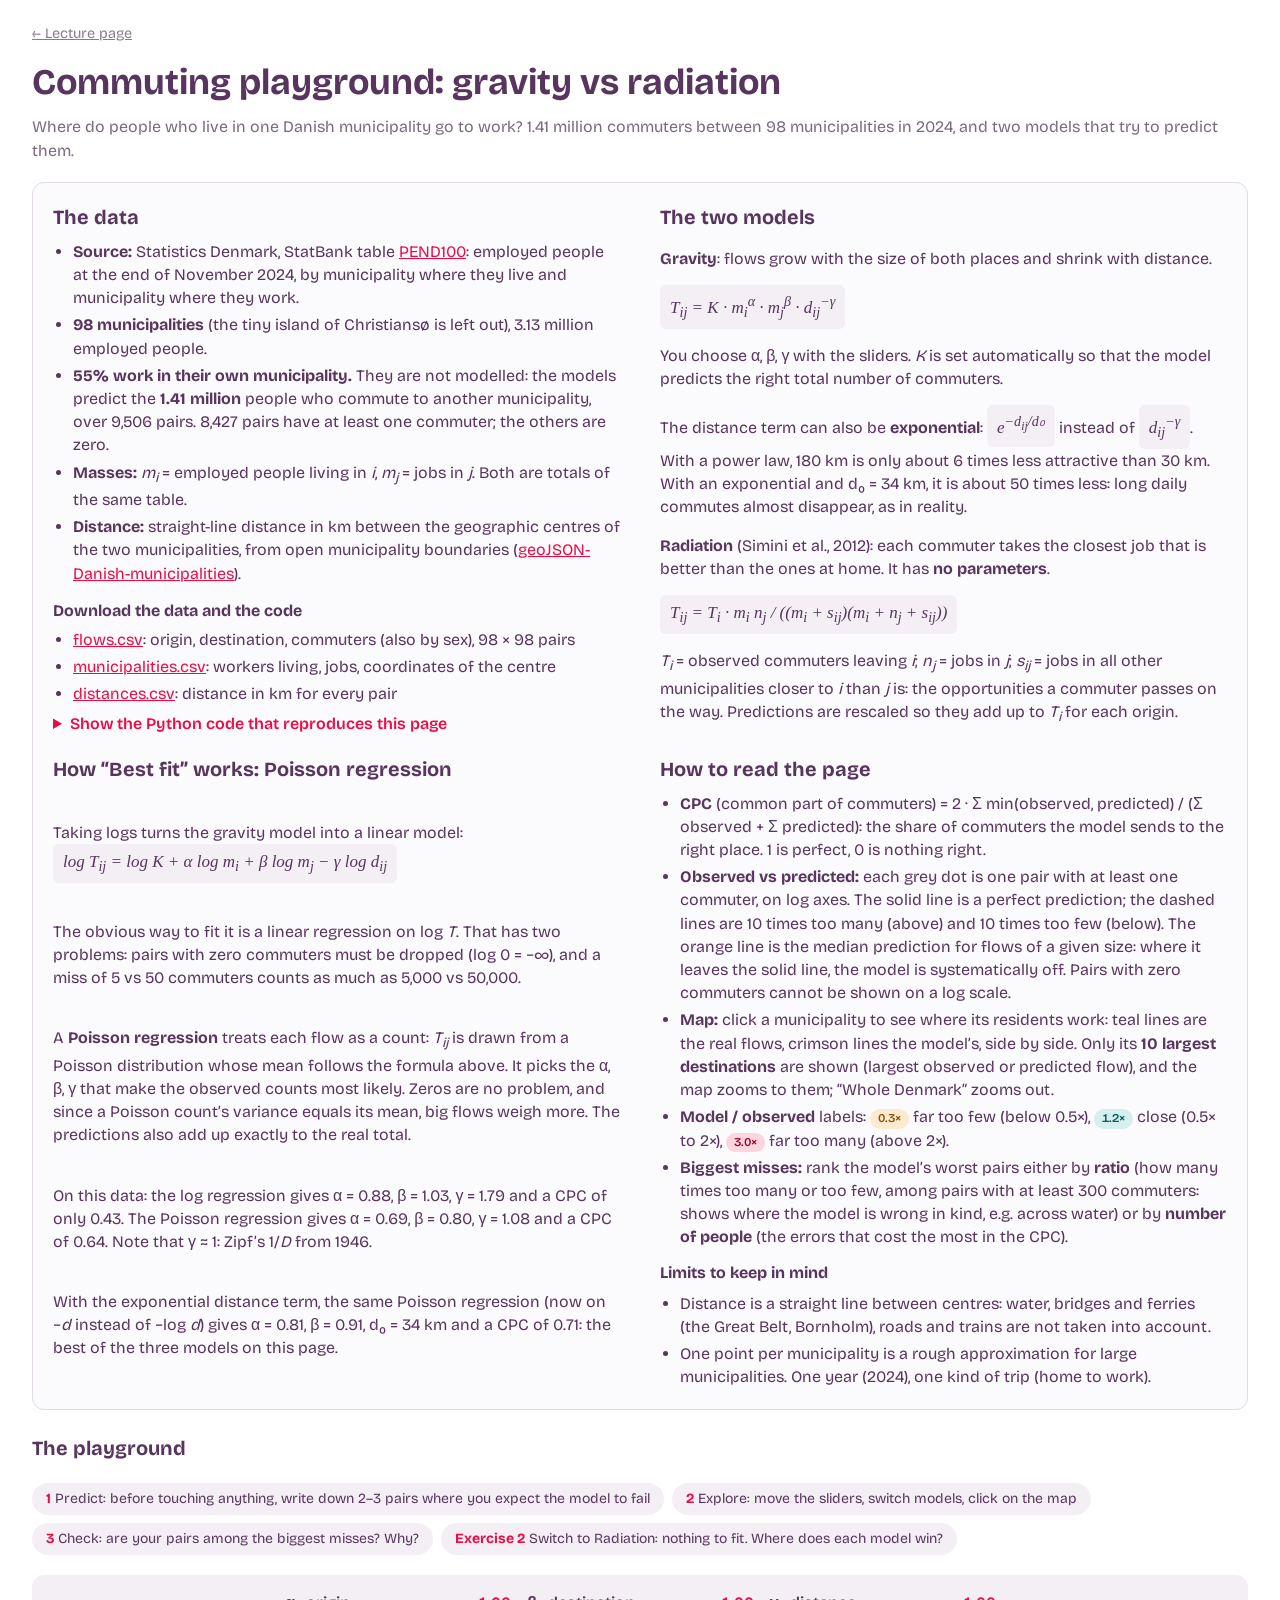
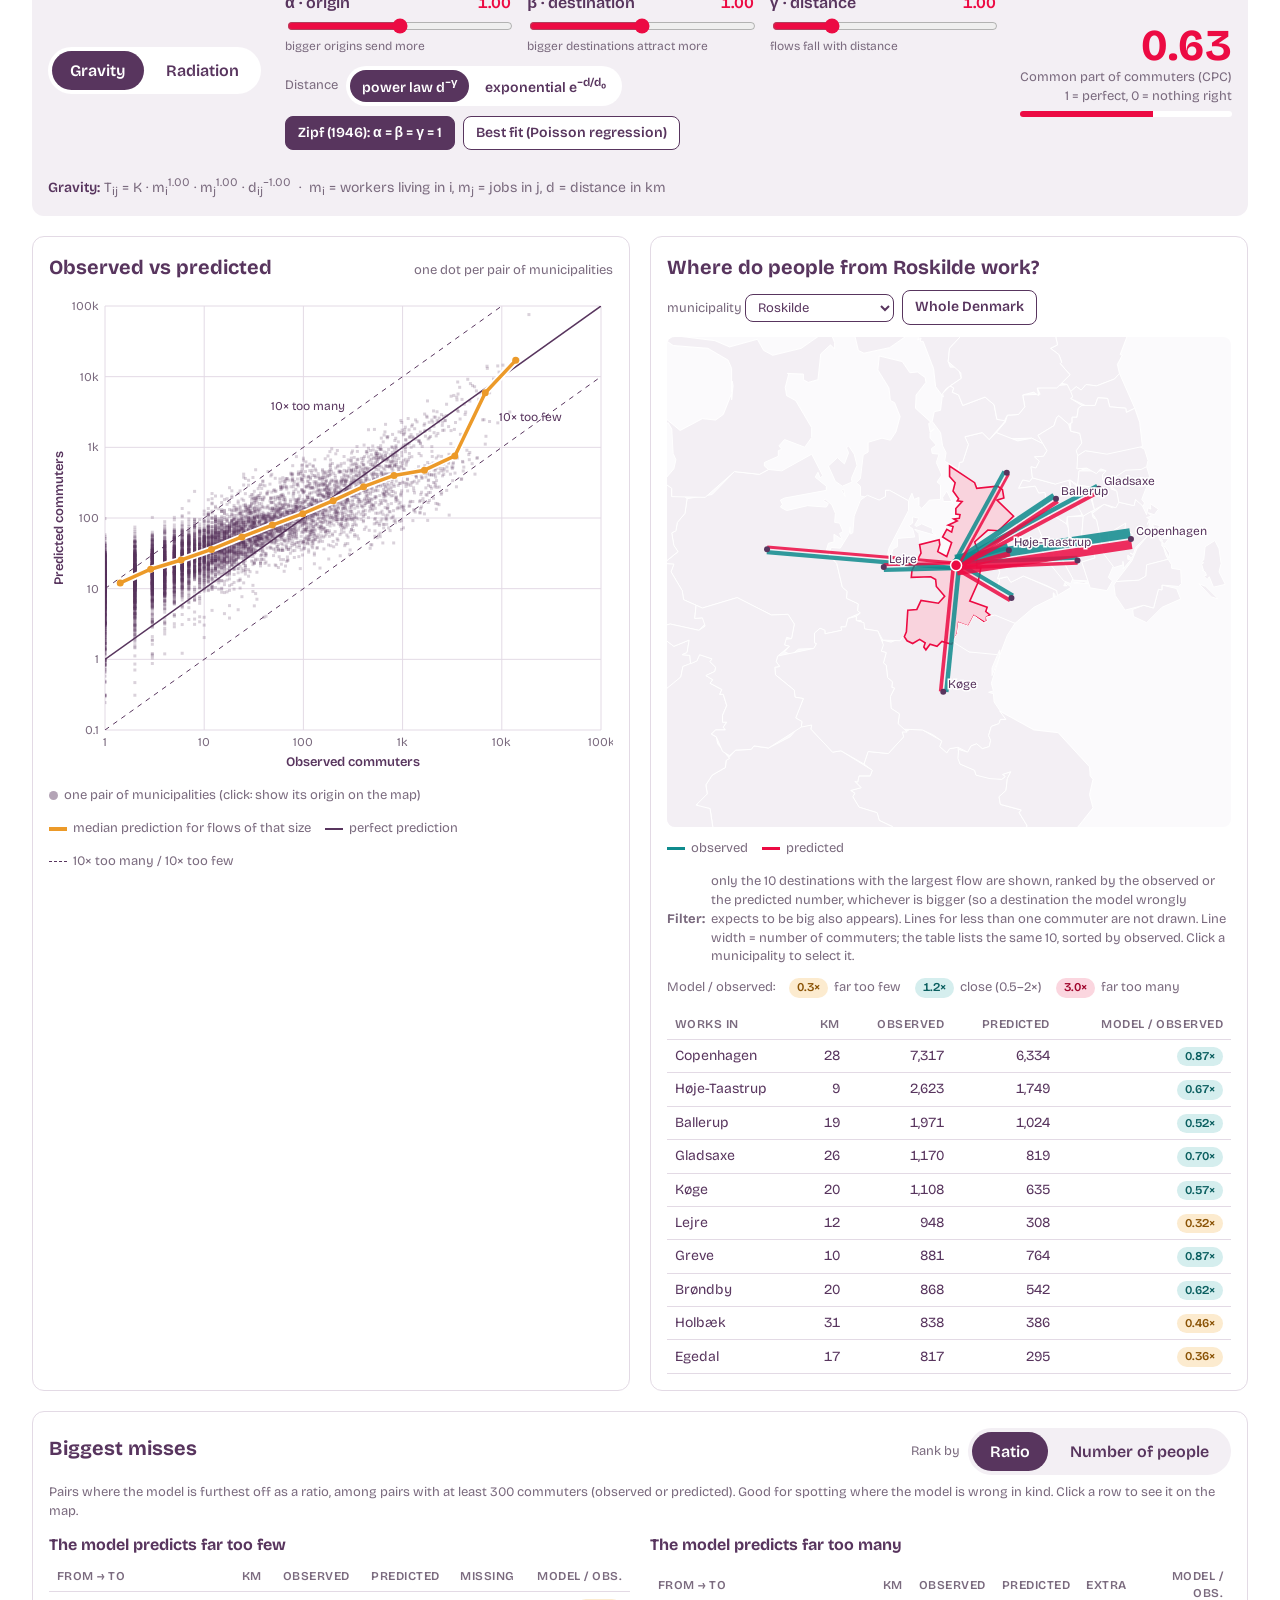
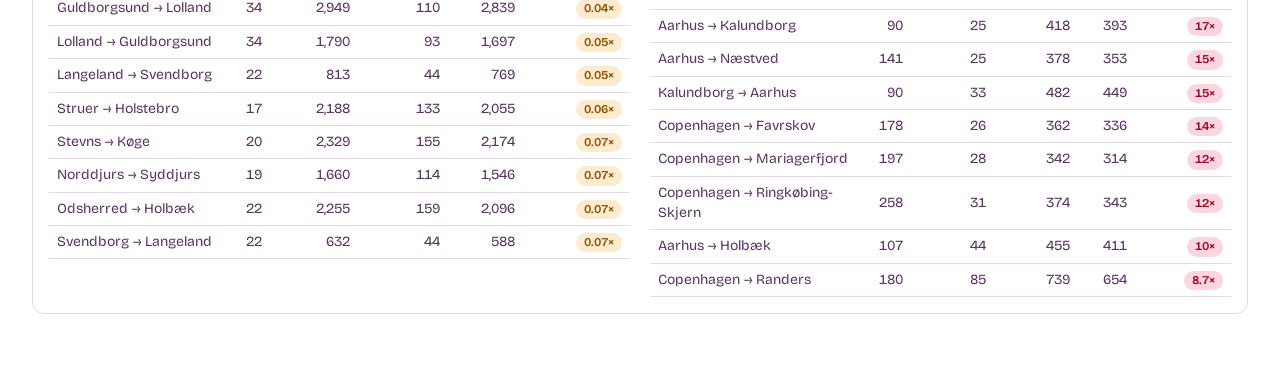
==== playground/index.html @ 31543221 "Course site: lecture page, playground, slides, data and notebook Co-Authored-By: Claude Opus 5.5 <no" ====
<!DOCTYPE html>
<html lang="en">
<head>
<meta charset="utf-8">
<meta name="viewport" content="width=device-width, initial-scale=1">
<title>Commuting Playground</title>
<link rel="preconnect" href="https://fonts.googleapis.com">
<link rel="preconnect" href="https://fonts.gstatic.com" crossorigin>
<link href="https://fonts.googleapis.com/css2?family=Bricolage+Grotesque:opsz,wght@12..96,400;12..96,600;12..96,700&display=swap" rel="stylesheet">
<style>
:root {
  /* One visual world, matching the lecture slides: white page, plum ink, crimson/teal/orange accents.
     Layout: controls + score on top, scatter | map side by side, misses below, then the explanation. */
  --ink: #58355E;
  --muted: #7A6A7E;
  --crimson: #EC0B43;
  --teal: #0F8B8D;
  --orange: #EC9A29;
  --lilac: #F3EFF4;
  --line: #E3DAE5;
  --bg: #FFFFFF;
  --display: "Bricolage Grotesque", "Helvetica Neue", Arial, sans-serif;
  --body: "Bricolage Grotesque", "Helvetica Neue", Arial, sans-serif;
  color-scheme: light;
}
* { box-sizing: border-box; }
html, body { margin: 0; background: var(--bg); color: var(--ink); font-family: var(--body); font-size: 16px; line-height: 1.45; }
main { max-width: 1280px; margin: 0 auto; padding: 24px clamp(16px, 3vw, 32px) 64px; display: grid; gap: 20px; }
h1, h2, h3 { font-family: var(--display); margin: 0; text-wrap: balance; }
h1 { font-size: clamp(26px, 3.2vw, 36px); font-weight: 700; }
h2 { font-size: 20px; font-weight: 700; }
h3 { font-size: 16px; font-weight: 700; }
p { margin: 0; }
.sub { color: var(--muted); }
.num { font-variant-numeric: tabular-nums; }
header { display: grid; gap: 6px; }

.steps { display: flex; flex-wrap: wrap; gap: 8px; }
.step { background: var(--lilac); border-radius: 999px; padding: 6px 14px; font-size: 14px; }
.step b { color: var(--crimson); margin-right: 4px; }

.panel { border: 1px solid var(--line); border-radius: 12px; padding: 16px; display: grid; gap: 12px; align-content: start; min-width: 0; }
.panel-head { display: flex; flex-wrap: wrap; justify-content: space-between; align-items: baseline; gap: 8px; }

/* controls */
.controls { display: grid; grid-template-columns: auto 1fr auto; gap: 24px; align-items: center; background: var(--lilac); border: none; }
.seg { display: inline-flex; background: #fff; border-radius: 999px; padding: 4px; gap: 4px; }
.seg button { font: inherit; font-weight: 600; border: 0; background: transparent; color: var(--ink); padding: 8px 18px; border-radius: 999px; cursor: pointer; }
.seg button[aria-pressed="true"] { background: var(--ink); color: #fff; }
.seg.small button { padding: 4px 12px; font-size: 14px; }
.seg button:disabled { opacity: .35; cursor: default; }
.seg button:focus-visible, .btn:focus-visible, input[type=range]:focus-visible, select:focus-visible { outline: 3px solid var(--orange); outline-offset: 2px; }
.sliders { display: grid; grid-template-columns: repeat(3, minmax(140px, 1fr)); gap: 16px; }
.slider { display: grid; gap: 2px; }
.slider label { display: flex; justify-content: space-between; font-weight: 600; }
.slider label span:last-child { font-variant-numeric: tabular-nums; color: var(--crimson); }
.slider small { color: var(--muted); font-size: 12px; }
input[type=range] { width: 100%; accent-color: var(--crimson); }
.sliders.off { opacity: .35; pointer-events: none; }
.btns { display: flex; gap: 8px; flex-wrap: wrap; }
.btn { font: inherit; font-size: 14px; font-weight: 600; border: 1.5px solid var(--ink); background: #fff; color: var(--ink); padding: 6px 12px; border-radius: 8px; cursor: pointer; }
.btn.primary, .btn.active { background: var(--ink); color: #fff; }
.btn:disabled { opacity: .35; cursor: default; }
.score { text-align: right; min-width: 170px; }
.score .big { font-family: var(--display); font-size: 44px; font-weight: 700; line-height: 1; color: var(--crimson); font-variant-numeric: tabular-nums; }
.score .lbl { font-size: 13px; color: var(--muted); }
.bar { height: 6px; background: #fff; border-radius: 3px; overflow: hidden; margin-top: 6px; }
.bar i { display: block; height: 100%; background: var(--crimson); width: 0; transition: width .2s; }
.formula { font-size: 14px; color: var(--muted); grid-column: 1 / -1; }
.formula b { color: var(--ink); font-weight: 600; }

.two { display: grid; grid-template-columns: minmax(0, 1fr) minmax(0, 1fr); gap: 20px; }
canvas { width: 100%; display: block; }
#scatterWrap { position: relative; }
#tip { position: absolute; pointer-events: none; background: var(--ink); color: #fff; font-size: 13px; padding: 6px 10px; border-radius: 6px; white-space: nowrap; display: none; z-index: 2; }
.legend { display: flex; flex-wrap: wrap; gap: 14px; font-size: 13px; color: var(--muted); }
.legend span { display: inline-flex; align-items: center; gap: 6px; }
.sw { width: 18px; height: 0; border-top: 3px solid var(--teal); display: inline-block; }
.sw.pred { border-top: 3px solid var(--crimson); }
.dot { width: 9px; height: 9px; border-radius: 50%; display: inline-block; background: var(--ink); opacity: .45; }

svg#map { width: 100%; aspect-ratio: 1.15; height: auto; display: block; background: #FBFAFC; border-radius: 8px; }
svg#map line, svg#map path { vector-effect: non-scaling-stroke; }
svg#map path.m { fill: var(--lilac); stroke: #fff; stroke-width: 1; cursor: pointer; }
svg#map path.m:hover { fill: #E1D5E4; }
svg#map path.m.sel { fill: #F9D3DD; stroke: var(--crimson); stroke-width: 1.6; }
select { font: inherit; padding: 4px 8px; border-radius: 8px; border: 1.5px solid var(--ink); color: var(--ink); background: #fff; }

table { border-collapse: collapse; width: 100%; font-size: 14px; }
th, td { text-align: left; padding: 6px 8px; border-bottom: 1px solid var(--line); }
th { font-weight: 600; color: var(--muted); font-size: 12px; text-transform: uppercase; letter-spacing: .04em; }
td.r, th.r { text-align: right; font-variant-numeric: tabular-nums; }
tbody tr { cursor: pointer; }
tbody tr:hover { background: var(--lilac); }
.chip { display: inline-block; padding: 1px 8px; border-radius: 999px; font-size: 12px; font-weight: 600; font-variant-numeric: tabular-nums; }
.chip.low { background: #FCEBCF; color: #8A5306; }
.chip.high { background: #FBD6DF; color: #A1062D; }
.chip.ok { background: #D5EEEE; color: #0B5F60; }
.tblwrap { overflow-x: auto; }

.about { display: grid; gap: 18px; background: #FBFAFC; border: 1px solid var(--line); border-radius: 12px; padding: 20px; }
.downloads { margin-top: 6px; display: grid; gap: 6px; }
details.code { display: grid; gap: 8px; }
details.code summary { cursor: pointer; font-weight: 600; color: var(--crimson); }
details.code pre { max-height: 360px; overflow: auto; background: #fff; border: 1px solid var(--line); border-radius: 8px; padding: 12px; font-size: 12px; line-height: 1.4; margin: 8px 0 0; }
.about-grid { display: grid; grid-template-columns: repeat(2, minmax(0, 1fr)); gap: 20px 40px; }
.about section { display: grid; gap: 8px; max-width: 68ch; }
.about ul, .about ol { margin: 0; padding-left: 20px; display: grid; gap: 4px; }
.eq { font-family: "Times New Roman", serif; font-style: italic; font-size: 17px; background: var(--lilac); padding: 6px 10px; border-radius: 6px; display: inline-block; }
a { color: var(--crimson); }

@media (max-width: 900px) {
  .controls { grid-template-columns: 1fr; }
  .score { text-align: left; }
  .two, .about-grid { grid-template-columns: 1fr; }
  .sliders { grid-template-columns: 1fr; }
}
@media (prefers-reduced-motion: reduce) { .bar i { transition: none; } }
</style>
</head>
<body>
<main>
  <header>
    <p style="margin:0 0 .4rem;font-size:.9rem"><a href="../" style="color:#8A7A8D">← Lecture page</a></p>
    <h1>Commuting playground: gravity vs radiation</h1>
    <p class="sub">Where do people who live in one Danish municipality go to work? 1.41 million commuters between 98 municipalities in 2024, and two models that try to predict them.</p>
  </header>

  <section class="about" aria-label="About this playground">
    <div class="about-grid">
      <section>
        <h2>The data</h2>
        <ul>
          <li><b>Source:</b> Statistics Denmark, StatBank table <a href="https://www.statbank.dk/PEND100">PEND100</a>: employed people at the end of November 2024, by municipality where they live and municipality where they work.</li>
          <li><b>98 municipalities</b> (the tiny island of Christiansø is left out), 3.13 million employed people.</li>
          <li><b>55% work in their own municipality.</b> They are not modelled: the models predict the <b>1.41 million</b> people who commute to another municipality, over 9,506 pairs. 8,427 pairs have at least one commuter; the others are zero.</li>
          <li><b>Masses:</b> <i>m<sub>i</sub></i> = employed people living in <i>i</i>, <i>m<sub>j</sub></i> = jobs in <i>j</i>. Both are totals of the same table.</li>
          <li><b>Distance:</b> straight-line distance in km between the geographic centres of the two municipalities, from open municipality boundaries (<a href="https://github.com/magnuslarsen/geoJSON-Danish-municipalities">geoJSON-Danish-municipalities</a>).</li>
        </ul>
        <div class="downloads">
          <h3>Download the data and the code</h3>
          <ul>
            <li><a href="flows.csv" target="_blank" rel="noopener">flows.csv</a>: origin, destination, commuters (also by sex), 98 × 98 pairs</li>
            <li><a href="municipalities.csv" target="_blank" rel="noopener">municipalities.csv</a>: workers living, jobs, coordinates of the centre</li>
            <li><a href="distances.csv" target="_blank" rel="noopener">distances.csv</a>: distance in km for every pair</li>
          </ul>
          <details class="code">
            <summary>Show the Python code that reproduces this page</summary>
            <p class="sub" style="font-size:13px">Save it as <b>mobility_models.py</b> next to the three CSV files. It needs pandas, numpy, matplotlib and statsmodels, and opens as a notebook in VS Code or Jupyter (the <code># %%</code> lines mark the cells).</p>
            <button class="btn" id="bCopy" type="button">Copy code</button> <span id="copyMsg" class="sub" style="font-size:13px"></span>
            <pre><code id="pycode"># %% [markdown]
# # Modelling commuting in Denmark: gravity vs radiation
#
# This notebook reproduces everything in the **Commuting Playground**:
#
# 1. load the data (commuting flows, municipalities, distances)
# 2. the **gravity model**, with Zipf&#x27;s parameters and with a Poisson regression fit
# 3. the **radiation model**, which has no parameters
# 4. the score (**CPC**), the observed-vs-predicted plot and the biggest misses
#
# Data: Statistics Denmark, table PEND100 (2024). You need `pandas`, `numpy`, `matplotlib` and `statsmodels`.

# %%
import numpy as np
import pandas as pd
import matplotlib.pyplot as plt
import statsmodels.api as sm

flows = pd.read_csv(&#x27;flows.csv&#x27;)                  # origin, destination, commuters (98 x 98 pairs)
mun = pd.read_csv(&#x27;municipalities.csv&#x27;)           # workers_living, jobs, lon, lat
dist = pd.read_csv(&#x27;distances.csv&#x27;)               # distance_km between centres
flows.head()

# %% [markdown]
# ## 1. One table with everything we need
#
# We keep only flows **between different municipalities** (people working in their own municipality are not modelled), and attach to each pair:
# - `m_i`: employed people living in the origin
# - `m_j`: jobs in the destination
# - `d`: distance in km

# %%
df = flows[flows.origin != flows.destination].merge(
    dist[[&#x27;origin&#x27;, &#x27;destination&#x27;, &#x27;distance_km&#x27;]], on=[&#x27;origin&#x27;, &#x27;destination&#x27;])
df = df.merge(mun[[&#x27;municipality&#x27;, &#x27;workers_living&#x27;]].rename(columns={&#x27;municipality&#x27;: &#x27;origin&#x27;, &#x27;workers_living&#x27;: &#x27;m_i&#x27;}), on=&#x27;origin&#x27;)
df = df.merge(mun[[&#x27;municipality&#x27;, &#x27;jobs&#x27;]].rename(columns={&#x27;municipality&#x27;: &#x27;destination&#x27;, &#x27;jobs&#x27;: &#x27;m_j&#x27;}), on=&#x27;destination&#x27;)
df = df.rename(columns={&#x27;distance_km&#x27;: &#x27;d&#x27;, &#x27;commuters&#x27;: &#x27;T&#x27;})
print(len(df), &#x27;pairs,&#x27;, (df[&#x27;T&#x27;] &gt; 0).sum(), &#x27;with at least one commuter,&#x27;, df[&#x27;T&#x27;].sum(), &#x27;commuters&#x27;)
df[[&#x27;origin&#x27;, &#x27;destination&#x27;, &#x27;T&#x27;, &#x27;m_i&#x27;, &#x27;m_j&#x27;, &#x27;d&#x27;]].head()

# %% [markdown]
# ## 2. The score: common part of commuters (CPC)
#
# $$\text{CPC} = \frac{2 \sum \min(T^{obs}, T^{pred})}{\sum T^{obs} + \sum T^{pred}}$$
#
# The share of commuters the model puts in the right place: 1 is perfect, 0 is nothing right.

# %%
def cpc(obs, pred):
    return 2 * np.minimum(obs, pred).sum() / (obs.sum() + pred.sum())

# %% [markdown]
# ## 3. Gravity model
#
# $$T_{ij} = K \, m_i^{\alpha} \, m_j^{\beta} \, d_{ij}^{-\gamma}$$
#
# `K` is set so that the model predicts the right total number of commuters.

# %%
def gravity(df, alpha, beta, gamma):
    raw = df.m_i**alpha * df.m_j**beta * df.d**(-gamma)
    return raw * df[&#x27;T&#x27;].sum() / raw.sum()        # K: match the total

df[&#x27;zipf&#x27;] = gravity(df, 1, 1, 1)
print(&#x27;Zipf (alpha = beta = gamma = 1): CPC =&#x27;, round(cpc(df[&#x27;T&#x27;], df.zipf), 3))

# %% [markdown]
# ### Fitting α, β, γ with a Poisson regression
#
# Take logs and the gravity model is linear in its parameters:
#
# $$\log T_{ij} = \log K + \alpha \log m_i + \beta \log m_j - \gamma \log d_{ij}$$
#
# Two ways to fit it:
#
# - **Linear regression on log T** (ordinary least squares). Simple, but it cannot use pairs with zero commuters (log 0 is −∞), and it treats a miss of 5 vs 50 commuters as just as bad as 5,000 vs 50,000.
# - **Poisson regression**. It assumes each flow is a count, $T_{ij} \sim \text{Poisson}(\mu_{ij})$ with $\log \mu_{ij}$ given by the formula above, and picks the parameters that make the observed counts most likely. Zeros are fine, and because the variance of a Poisson count equals its mean, big flows carry more weight. As a bonus, the predictions add up exactly to the observed total.
#
# Let&#x27;s compare them.

# %%
X = sm.add_constant(pd.DataFrame({&#x27;log_m_i&#x27;: np.log(df.m_i), &#x27;log_m_j&#x27;: np.log(df.m_j), &#x27;minus_log_d&#x27;: -np.log(df.d)}))

# (a) linear regression on log T, only pairs with T &gt; 0
pos = df[&#x27;T&#x27;] &gt; 0
ols = sm.OLS(np.log(df.loc[pos, &#x27;T&#x27;]), X[pos]).fit()
print(&#x27;Log-linear OLS: alpha = %.2f, beta = %.2f, gamma = %.2f&#x27; % tuple(ols.params[1:]))
df[&#x27;ols&#x27;] = gravity(df, *ols.params[1:])
print(&#x27;   CPC =&#x27;, round(cpc(df[&#x27;T&#x27;], df.ols), 3))

# (b) Poisson regression, all pairs including zeros
poi = sm.GLM(df[&#x27;T&#x27;], X, family=sm.families.Poisson()).fit()
print(&#x27;Poisson:        alpha = %.2f, beta = %.2f, gamma = %.2f&#x27; % tuple(poi.params[1:]))
df[&#x27;gravity&#x27;] = poi.predict(X)
print(&#x27;   CPC =&#x27;, round(cpc(df[&#x27;T&#x27;], df.gravity), 3))

# %% [markdown]
# ### Exponential distance decay
#
# With $d^{-\gamma}$ and $\gamma \approx 1$, a place 180 km away is only about 6 times less attractive than one 30 km away, so the model sends too many people on very long daily commutes. An exponential falls much faster:
#
# $$T_{ij} = K \, m_i^{\alpha} \, m_j^{\beta} \, e^{-d_{ij}/d_0}$$
#
# Same Poisson regression, with $-d$ instead of $-\log d$ as the last variable; then $d_0 = 1/\text{coefficient}$.

# %%
Xe = X.copy()
Xe[&#x27;minus_d&#x27;] = -df.d
Xe = Xe.drop(columns=&#x27;minus_log_d&#x27;)
poi_exp = sm.GLM(df[&#x27;T&#x27;], Xe, family=sm.families.Poisson()).fit()
a, b, k = poi_exp.params[1:]
print(&#x27;Exponential: alpha = %.2f, beta = %.2f, d0 = %.0f km&#x27; % (a, b, 1 / k))
df[&#x27;gravity_exp&#x27;] = poi_exp.predict(Xe)
print(&#x27;   CPC =&#x27;, round(cpc(df[&#x27;T&#x27;], df.gravity_exp), 3))

# %% [markdown]
# ## 4. Radiation model (Simini et al., 2012)
#
# $$T_{ij} = T_i \, \frac{m_i \, n_j}{(m_i + s_{ij})(m_i + n_j + s_{ij})}$$
#
# - $T_i$: observed commuters leaving $i$
# - $m_i$: workers living in $i$; $n_j$: jobs in $j$
# - $s_{ij}$: jobs in all other municipalities closer to $i$ than $j$ is
#
# No parameters. Predictions are rescaled so they add up to $T_i$ for each origin.

# %%
names = mun.municipality.tolist()
W = mun.set_index(&#x27;municipality&#x27;).workers_living
J = mun.set_index(&#x27;municipality&#x27;).jobs
D = dist.pivot(index=&#x27;origin&#x27;, columns=&#x27;destination&#x27;, values=&#x27;distance_km&#x27;)
T_out = df.groupby(&#x27;origin&#x27;)[&#x27;T&#x27;].sum()

rad = {}
for i in names:
    order = D.loc[i].drop(i).sort_values()          # other municipalities, nearest first
    s, row = 0.0, {}
    for j in order.index:
        row[j] = W[i] * J[j] / ((W[i] + s) * (W[i] + J[j] + s))
        s += J[j]                                    # jobs passed on the way
    total = sum(row.values())
    for j, v in row.items():
        rad[(i, j)] = v / total * T_out[i]
df[&#x27;radiation&#x27;] = [rad[(o, d)] for o, d in zip(df.origin, df.destination)]
print(&#x27;Radiation: CPC =&#x27;, round(cpc(df[&#x27;T&#x27;], df.radiation), 3))

# %% [markdown]
# ## 5. Observed vs predicted
#
# Each dot is a pair with at least one commuter. The solid line is a perfect prediction, the dashed lines are 10 times too many or too few. The orange line is the **median prediction** for flows of a given size: where it leaves the solid line, the model is systematically off.

# %%
def obs_vs_pred(df, col, ax):
    d = df[df[&#x27;T&#x27;] &gt; 0]
    ax.scatter(d[&#x27;T&#x27;], d[col].clip(lower=0.1), s=3, alpha=0.2, color=&#x27;#58355E&#x27;)
    bins = np.logspace(0, 4.6, 16)
    mid, med = [], []
    for a, b in zip(bins[:-1], bins[1:]):
        sel = d[(d[&#x27;T&#x27;] &gt;= a) &amp; (d[&#x27;T&#x27;] &lt; b)]
        if len(sel) &gt;= 5:
            mid.append(np.sqrt(a * b)); med.append(sel[col].median())
    ax.plot(mid, med, &#x27;-o&#x27;, color=&#x27;#EC9A29&#x27;, lw=2.5, ms=4, label=&#x27;median prediction&#x27;)
    x = np.array([1, 1e5])
    ax.plot(x, x, color=&#x27;#58355E&#x27;, lw=1.2, label=&#x27;perfect&#x27;)
    ax.plot(x, 10 * x, &#x27;--&#x27;, color=&#x27;#58355E&#x27;, lw=0.8, label=&#x27;10× off&#x27;)
    ax.plot(x, x / 10, &#x27;--&#x27;, color=&#x27;#58355E&#x27;, lw=0.8)
    ax.set(xscale=&#x27;log&#x27;, yscale=&#x27;log&#x27;, xlim=(1, 1e5), ylim=(0.1, 1e5),
           xlabel=&#x27;Observed commuters&#x27;, ylabel=&#x27;Predicted commuters&#x27;,
           title=f&#x27;{col}  (CPC {cpc(df[&quot;T&quot;], df[col]):.2f})&#x27;)
    ax.legend(loc=&#x27;upper left&#x27;, fontsize=8)

fig, axes = plt.subplots(2, 2, figsize=(11, 10))
for col, ax in zip([&#x27;zipf&#x27;, &#x27;gravity&#x27;, &#x27;gravity_exp&#x27;, &#x27;radiation&#x27;], axes.ravel()):
    obs_vs_pred(df, col, ax)
plt.tight_layout()

# %% [markdown]
# ## 6. Biggest misses, in number of people
#
# Ranked by the difference between observed and predicted commuters. These are the errors that cost the most in the CPC score.

# %%
def misses(df, col, k=8):
    d = df.assign(predicted=df[col].round(), difference=(df[col] - df[&#x27;T&#x27;]).round())
    cols = [&#x27;origin&#x27;, &#x27;destination&#x27;, &#x27;d&#x27;, &#x27;T&#x27;, &#x27;predicted&#x27;, &#x27;difference&#x27;]
    too_few = d.nsmallest(k, &#x27;difference&#x27;)[cols]
    too_many = d.nlargest(k, &#x27;difference&#x27;)[cols]
    return too_few, too_many

too_few, too_many = misses(df, &#x27;gravity&#x27;)
print(&#x27;Gravity predicts far too few:&#x27;); display(too_few)
print(&#x27;Gravity predicts far too many:&#x27;); display(too_many)

# %% [markdown]
# ## Your turn
#
# - Repeat the misses table for `radiation`. Which pairs does each model get wrong?
# - Repeat it for `gravity_exp`. Which misses disappear with the exponential, and which remain?
# - Use only the men or only the women (columns `men`, `women` in `flows.csv`). Is γ different?
</code></pre>
          </details>
        </div>
      </section>
      <section>
        <h2>The two models</h2>
        <p><b>Gravity</b>: flows grow with the size of both places and shrink with distance.</p>
        <p><span class="eq">T<sub>ij</sub> = K · m<sub>i</sub><sup>α</sup> · m<sub>j</sub><sup>β</sup> · d<sub>ij</sub><sup>−γ</sup></span></p>
        <p>You choose α, β, γ with the sliders. <i>K</i> is set automatically so that the model predicts the right total number of commuters.</p>
        <p>The distance term can also be <b>exponential</b>: <span class="eq">e<sup>−d<sub>ij</sub>/d₀</sup></span> instead of <span class="eq">d<sub>ij</sub><sup>−γ</sup></span>. With a power law, 180 km is only about 6 times less attractive than 30 km. With an exponential and d₀ = 34 km, it is about 50 times less: long daily commutes almost disappear, as in reality.</p>
        <p><b>Radiation</b> (Simini et al., 2012): each commuter takes the closest job that is better than the ones at home. It has <b>no parameters</b>.</p>
        <p><span class="eq">T<sub>ij</sub> = T<sub>i</sub> · m<sub>i</sub> n<sub>j</sub> / ((m<sub>i</sub> + s<sub>ij</sub>)(m<sub>i</sub> + n<sub>j</sub> + s<sub>ij</sub>))</span></p>
        <p><i>T<sub>i</sub></i> = observed commuters leaving <i>i</i>; <i>n<sub>j</sub></i> = jobs in <i>j</i>; <i>s<sub>ij</sub></i> = jobs in all other municipalities closer to <i>i</i> than <i>j</i> is: the opportunities a commuter passes on the way. Predictions are rescaled so they add up to <i>T<sub>i</sub></i> for each origin.</p>
      </section>
      <section>
        <h2>How “Best fit” works: Poisson regression</h2>
        <p>Taking logs turns the gravity model into a linear model: <span class="eq">log T<sub>ij</sub> = log K + α log m<sub>i</sub> + β log m<sub>j</sub> − γ log d<sub>ij</sub></span></p>
        <p>The obvious way to fit it is a linear regression on log <i>T</i>. That has two problems: pairs with zero commuters must be dropped (log 0 = −∞), and a miss of 5 vs 50 commuters counts as much as 5,000 vs 50,000.</p>
        <p>A <b>Poisson regression</b> treats each flow as a count: <i>T<sub>ij</sub></i> is drawn from a Poisson distribution whose mean follows the formula above. It picks the α, β, γ that make the observed counts most likely. Zeros are no problem, and since a Poisson count’s variance equals its mean, big flows weigh more. The predictions also add up exactly to the real total.</p>
        <p>On this data: the log regression gives α = 0.88, β = 1.03, γ = 1.79 and a CPC of only 0.43. The Poisson regression gives α = 0.69, β = 0.80, γ = 1.08 and a CPC of 0.64. Note that γ ≈ 1: Zipf’s 1/<i>D</i> from 1946.</p>
        <p>With the exponential distance term, the same Poisson regression (now on −<i>d</i> instead of −log <i>d</i>) gives α = 0.81, β = 0.91, d₀ = 34 km and a CPC of 0.71: the best of the three models on this page.</p>
      </section>
      <section>
        <h2>How to read the page</h2>
        <ul>
          <li><b>CPC</b> (common part of commuters) = 2 · Σ min(observed, predicted) / (Σ observed + Σ predicted): the share of commuters the model sends to the right place. 1 is perfect, 0 is nothing right.</li>
          <li><b>Observed vs predicted:</b> each grey dot is one pair with at least one commuter, on log axes. The solid line is a perfect prediction; the dashed lines are 10 times too many (above) and 10 times too few (below). The orange line is the median prediction for flows of a given size: where it leaves the solid line, the model is systematically off. Pairs with zero commuters cannot be shown on a log scale.</li>
          <li><b>Map:</b> click a municipality to see where its residents work: teal lines are the real flows, crimson lines the model’s, side by side. Only its <b>10 largest destinations</b> are shown (largest observed or predicted flow), and the map zooms to them; “Whole Denmark” zooms out.</li>
          <li><b>Model / observed</b> labels: <span class="chip low">0.3×</span> far too few (below 0.5×), <span class="chip ok">1.2×</span> close (0.5× to 2×), <span class="chip high">3.0×</span> far too many (above 2×).</li>
          <li><b>Biggest misses:</b> rank the model’s worst pairs either by <b>ratio</b> (how many times too many or too few, among pairs with at least 300 commuters: shows where the model is wrong in kind, e.g. across water) or by <b>number of people</b> (the errors that cost the most in the CPC).</li>
        </ul>
        <h3 style="margin-top:4px">Limits to keep in mind</h3>
        <ul>
          <li>Distance is a straight line between centres: water, bridges and ferries (the Great Belt, Bornholm), roads and trains are not taken into account.</li>
          <li>One point per municipality is a rough approximation for large municipalities. One year (2024), one kind of trip (home to work).</li>
        </ul>
      </section>
    </div>
  </section>

  <h2 style="margin-top:4px">The playground</h2>
  <div class="steps" aria-label="Exercise steps">
    <span class="step"><b>1</b>Predict: before touching anything, write down 2–3 pairs where you expect the model to fail</span>
    <span class="step"><b>2</b>Explore: move the sliders, switch models, click on the map</span>
    <span class="step"><b>3</b>Check: are your pairs among the biggest misses? Why?</span>
    <span class="step"><b>Exercise 2</b>Switch to Radiation: nothing to fit. Where does each model win?</span>
  </div>

  <section class="panel controls" aria-label="Model controls">
    <div class="seg" role="group" aria-label="Model">
      <button id="mGrav" aria-pressed="true">Gravity</button>
      <button id="mRad" aria-pressed="false">Radiation</button>
    </div>
    <div style="display:grid;gap:10px">
      <div class="sliders" id="sliders">
        <div class="slider">
          <label for="sA"><span>α · origin</span><span id="vA">1.00</span></label>
          <input id="sA" type="range" min="0" max="2" step="0.05" value="1">
          <small>bigger origins send more</small>
        </div>
        <div class="slider">
          <label for="sB"><span>β · destination</span><span id="vB">1.00</span></label>
          <input id="sB" type="range" min="0" max="2" step="0.05" value="1">
          <small>bigger destinations attract more</small>
        </div>
        <div class="slider" id="boxG">
          <label for="sG"><span>γ · distance</span><span id="vG">1.00</span></label>
          <input id="sG" type="range" min="0" max="4" step="0.05" value="1">
          <small>flows fall with distance</small>
        </div>
        <div class="slider" id="boxD" style="display:none">
          <label for="sD"><span>d₀ · distance scale</span><span id="vD">30 km</span></label>
          <input id="sD" type="range" min="5" max="150" step="1" value="30">
          <small>flows shrink 2.7× every d₀ km</small>
        </div>
      </div>
      <div class="btns" style="align-items:center">
        <span class="sub" style="font-size:13px">Distance</span>
        <div class="seg small" role="group" aria-label="Distance function">
          <button id="dPow" aria-pressed="true">power law d<sup>−γ</sup></button>
          <button id="dExp" aria-pressed="false">exponential e<sup>−d/d₀</sup></button>
        </div>
      </div>
      <div class="btns">
        <button class="btn" id="bZipf">Zipf (1946): α = β = γ = 1</button>
        <button class="btn" id="bFit">Best fit (Poisson regression)</button>
      </div>
    </div>
    <div class="score">
      <div class="big num" id="cpc">–</div>
      <div class="lbl">Common part of commuters (CPC)<br>1 = perfect, 0 = nothing right</div>
      <div class="bar"><i id="cpcBar"></i></div>
    </div>
    <p class="formula" id="formula"></p>
  </section>

  <div class="two">
    <section class="panel" aria-label="Observed versus predicted">
      <div class="panel-head">
        <h2>Observed vs predicted</h2>
        <span class="sub" style="font-size:13px">one dot per pair of municipalities</span>
      </div>
      <div id="scatterWrap"><canvas id="scatter" height="460"></canvas><div id="tip"></div></div>
      <div class="legend">
        <span><i class="dot"></i>one pair of municipalities (click: show its origin on the map)</span>
        <span><i class="sw" style="border-top-color:var(--orange);border-top-width:4px"></i>median prediction for flows of that size</span>
        <span><i class="sw" style="border-top-color:var(--ink);border-top-width:2px"></i>perfect prediction</span>
        <span><i class="sw" style="border-top:1.5px dashed var(--ink)"></i>10× too many / 10× too few</span>
      </div>
    </section>

    <section class="panel" aria-label="Map">
      <div class="panel-head">
        <h2>Where do people from <span id="selName">…</span> work?</h2>
        <div class="btns" style="align-items:center">
          <label for="selMun" class="sub" style="font-size:13px">municipality
            <select id="selMun"></select>
          </label>
          <button class="btn" id="bZoom">Whole Denmark</button>
        </div>
      </div>
      <svg id="map" role="img" aria-label="Map of Danish municipalities with commuting flows"></svg>
      <div class="legend">
        <span><i class="sw"></i>observed</span>
        <span><i class="sw pred"></i>predicted</span>
        <span><b>Filter:</b> only the 10 destinations with the largest flow are shown, ranked by the observed or the predicted number, whichever is bigger (so a destination the model wrongly expects to be big also appears). Lines for less than one commuter are not drawn. Line width = number of commuters; the table lists the same 10, sorted by observed. Click a municipality to select it.</span>
      </div>
      <div class="legend"><span>Model / observed:</span><span><span class="chip low">0.3×</span> far too few</span><span><span class="chip ok">1.2×</span> close (0.5–2×)</span><span><span class="chip high">3.0×</span> far too many</span></div>
      <div class="tblwrap">
        <table aria-label="Top destinations of the selected municipality">
          <thead><tr><th>Works in</th><th class="r">km</th><th class="r">Observed</th><th class="r">Predicted</th><th class="r">Model / observed</th></tr></thead>
          <tbody id="destRows"></tbody>
        </table>
      </div>
    </section>
  </div>

  <section class="panel" aria-label="Biggest misses">
    <div class="panel-head">
      <h2>Biggest misses</h2>
      <div class="btns" style="align-items:center">
        <span class="sub" style="font-size:13px">Rank by</span>
        <div class="seg" role="group" aria-label="Rank misses by" style="background:var(--lilac)">
          <button id="rRatio" aria-pressed="true">Ratio</button>
          <button id="rPeople" aria-pressed="false">Number of people</button>
        </div>
      </div>
    </div>
    <p class="sub" style="font-size:13px;margin-top:-4px" id="missNote"></p>
    <div class="two">
      <div class="tblwrap">
        <h3 style="margin-bottom:6px">The model predicts far too few</h3>
        <table><thead><tr><th>From → to</th><th class="r">km</th><th class="r">Observed</th><th class="r">Predicted</th><th class="r">Missing</th><th class="r">Model / obs.</th></tr></thead><tbody id="lowRows"></tbody></table>
      </div>
      <div class="tblwrap">
        <h3 style="margin-bottom:6px">The model predicts far too many</h3>
        <table><thead><tr><th>From → to</th><th class="r">km</th><th class="r">Observed</th><th class="r">Predicted</th><th class="r">Extra</th><th class="r">Model / obs.</th></tr></thead><tbody id="highRows"></tbody></table>
      </div>
    </div>
  </section>

</main>

<script>
(async function () {
  const [data, geo] = await Promise.all([
    fetch('data.json').then(r => r.json()),
    fetch('geo.json').then(r => r.json()),
  ]);
  const mun = data.municipalities, n = mun.length;
  const fmt = v => Math.round(v).toLocaleString('en-GB');
  const W = mun.map(m => m.workers), J = mun.map(m => m.jobs);

  // ---------- distances (great-circle, km, between centres) ----------
  const R_EARTH = 6371.0088, rad = Math.PI / 180;
  const dist = new Float64Array(n * n);
  for (let i = 0; i < n; i++) for (let j = 0; j < n; j++) {
    if (i === j) continue;
    const p1 = mun[i].lat * rad, p2 = mun[j].lat * rad, dl = (mun[j].lon - mun[i].lon) * rad;
    const h = Math.sin((p2 - p1) / 2) ** 2 + Math.cos(p1) * Math.cos(p2) * Math.sin(dl / 2) ** 2;
    dist[i * n + j] = 2 * R_EARTH * Math.asin(Math.sqrt(h));
  }
  // ---------- observed flows (between different municipalities) ----------
  const obs = new Float64Array(n * n);
  for (const [i, j, c] of data.flows) obs[i * n + j] = c;
  const pairs = [];
  for (let i = 0; i < n; i++) for (let j = 0; j < n; j++) if (i !== j) pairs.push(i * n + j);
  let totObs = 0; for (const k of pairs) totObs += obs[k];
  const outObs = new Float64Array(n);
  for (const k of pairs) outObs[Math.floor(k / n)] += obs[k];

  // ---------- models ----------
  const lW = W.map(Math.log), lJ = J.map(Math.log);
  function gravity(a, b, g, decay = 'power', d0 = 30) {
    const P = new Float64Array(n * n); let s = 0;
    for (const k of pairs) {
      const i = Math.floor(k / n), j = k % n;
      const v = Math.exp(a * lW[i] + b * lJ[j] - (decay === 'power' ? g * Math.log(dist[k]) : dist[k] / d0));
      P[k] = v; s += v;
    }
    const K = totObs / s;
    for (const k of pairs) P[k] *= K;
    return P;
  }
  function radiation() {
    const P = new Float64Array(n * n);
    for (let i = 0; i < n; i++) {
      const order = [];
      for (let j = 0; j < n; j++) if (j !== i) order.push(j);
      order.sort((x, y) => dist[i * n + x] - dist[i * n + y]);
      let cum = 0, rowSum = 0;
      for (const j of order) {
        const s = cum;
        const v = W[i] * J[j] / ((W[i] + s) * (W[i] + J[j] + s));
        P[i * n + j] = v; rowSum += v; cum += J[j];
      }
      for (const j of order) P[i * n + j] *= outObs[i] / rowSum;
    }
    return P;
  }
  // Poisson regression (IRLS) for log T = c + α log m_i + β log m_j − γ log d
  function poissonFit(decay) {
    const X = pairs.map(k => { const i = Math.floor(k / n), j = k % n; return [1, lW[i], lJ[j], decay === 'power' ? -Math.log(dist[k]) : -dist[k]]; });
    const y = pairs.map(k => obs[k]);
    let b = [0, 1, 1, decay === 'power' ? 1 : 1 / 30];
    { let s = 0; for (const x of X) s += Math.exp(x[1] + x[2] + b[3] * x[3]); b[0] = Math.log(totObs / s); }
    for (let it = 0; it < 40; it++) {
      const A = [[0,0,0,0],[0,0,0,0],[0,0,0,0],[0,0,0,0]], v = [0,0,0,0];
      for (let r = 0; r < X.length; r++) {
        const x = X[r]; const eta = b[0]*x[0] + b[1]*x[1] + b[2]*x[2] + b[3]*x[3];
        const mu = Math.exp(eta), z = eta + (y[r] - mu) / mu;
        for (let p = 0; p < 4; p++) { v[p] += mu * x[p] * z; for (let q = 0; q < 4; q++) A[p][q] += mu * x[p] * x[q]; }
      }
      const nb = solve4(A, v);
      const diff = Math.max(...nb.map((t, p) => Math.abs(t - b[p])));
      b = nb; if (diff < 1e-10) break;
    }
    return decay === 'power' ? { alpha: b[1], beta: b[2], gamma: b[3] } : { alpha: b[1], beta: b[2], d0: 1 / b[3] };
  }
  function solve4(A, v) {
    const M = A.map((row, i) => [...row, v[i]]);
    for (let c = 0; c < 4; c++) {
      let p = c; for (let r = c + 1; r < 4; r++) if (Math.abs(M[r][c]) > Math.abs(M[p][c])) p = r;
      [M[c], M[p]] = [M[p], M[c]];
      for (let r = 0; r < 4; r++) if (r !== c) { const f = M[r][c] / M[c][c]; for (let q = c; q < 5; q++) M[r][q] -= f * M[c][q]; }
    }
    return M.map((row, i) => row[4] / row[i]);
  }
  function cpc(P) {
    let m = 0, sp = 0;
    for (const k of pairs) { m += Math.min(obs[k], P[k]); sp += P[k]; }
    return 2 * m / (totObs + sp);
  }
  const RAD = radiation();
  const FIT = { power: poissonFit('power'), exp: poissonFit('exp') };

  // ---------- state ----------
  const state = { model: 'gravity', decay: 'power', a: 1, b: 1, g: 1, d0: 30, sel: mun.findIndex(m => m.name === 'Roskilde') };
  let pred = gravity(1, 1, 1);

  // ---------- controls ----------
  const $ = id => document.getElementById(id);
  const sA = $('sA'), sB = $('sB'), sG = $('sG'), sD = $('sD');
  function setDecay(d) {
    state.decay = d;
    $('dPow').setAttribute('aria-pressed', d === 'power');
    $('dExp').setAttribute('aria-pressed', d === 'exp');
    $('boxG').style.display = d === 'power' ? '' : 'none';
    $('boxD').style.display = d === 'exp' ? '' : 'none';
    update();
  }
  $('dPow').addEventListener('click', () => setDecay('power'));
  $('dExp').addEventListener('click', () => setDecay('exp'));
  for (const [el, key] of [[sA, 'a'], [sB, 'b'], [sG, 'g'], [sD, 'd0']]) el.addEventListener('input', () => { state[key] = +el.value; update(); });
  $('bZipf').addEventListener('click', () => {
    state.a = state.b = state.g = 1; sA.value = sB.value = sG.value = 1;
    if (state.model !== 'gravity') setModel('gravity');
    setDecay('power');
  });
  $('bFit').addEventListener('click', () => {
    if (state.model !== 'gravity') setModel('gravity');
    const f = FIT[state.decay];
    state.a = +f.alpha.toFixed(2); state.b = +f.beta.toFixed(2); sA.value = state.a; sB.value = state.b;
    if (state.decay === 'power') { state.g = +f.gamma.toFixed(2); sG.value = state.g; }
    else { state.d0 = Math.round(f.d0); sD.value = state.d0; }
    update();
  });
  function setModel(m) {
    state.model = m;
    $('mGrav').setAttribute('aria-pressed', m === 'gravity');
    $('mRad').setAttribute('aria-pressed', m === 'radiation');
    $('sliders').classList.toggle('off', m === 'radiation');
    $('dPow').disabled = $('dExp').disabled = (m === 'radiation');
    update();
  }
  $('mGrav').addEventListener('click', () => setModel('gravity'));
  $('mRad').addEventListener('click', () => setModel('radiation'));
  const selEl = $('selMun');
  [...mun.keys()].sort((x, y) => mun[x].name.localeCompare(mun[y].name, 'da')).forEach(i => {
    const o = document.createElement('option'); o.value = i; o.textContent = mun[i].name; selEl.appendChild(o);
  });
  selEl.addEventListener('change', () => select(+selEl.value));

  // ---------- scatter ----------
  const cv = $('scatter'), ctx = cv.getContext('2d'), tip = $('tip');
  const X0 = 0, X1 = 5, Y0 = -1, Y1 = 5; // log10 ranges: observed 1..100k, predicted 0.1..100k
  const padL = 56, padR = 12, padT = 12, padB = 44;
  let geom = null, screenPts = [];
  function sizeCanvas() {
    const dpr = window.devicePixelRatio || 1, w = cv.clientWidth, h = Math.max(320, Math.min(480, w * 0.9));
    cv.width = w * dpr; cv.height = h * dpr; cv.style.height = h + 'px';
    ctx.setTransform(dpr, 0, 0, dpr, 0, 0);
    geom = { w, h };
  }
  const sx = v => padL + (Math.log10(v) - X0) / (X1 - X0) * (geom.w - padL - padR);
  const sy = v => padT + (1 - (Math.log10(Math.max(v, 0.1)) - Y0) / (Y1 - Y0)) * (geom.h - padT - padB);
  function drawScatter() {
    const { w, h } = geom; ctx.clearRect(0, 0, w, h);
    ctx.font = '12px "Bricolage Grotesque", Arial'; ctx.fillStyle = '#7A6A7E'; ctx.strokeStyle = '#E3DAE5'; ctx.lineWidth = 1;
    const ticks = [[0.1, '0.1'], [1, '1'], [10, '10'], [100, '100'], [1e3, '1k'], [1e4, '10k'], [1e5, '100k']];
    ctx.textAlign = 'center';
    for (const [v, l] of ticks) if (v >= 1) { const x = sx(v); ctx.beginPath(); ctx.moveTo(x, padT); ctx.lineTo(x, h - padB); ctx.stroke(); ctx.fillText(l, x, h - padB + 16); }
    ctx.textAlign = 'right';
    for (const [v, l] of ticks) { const y = sy(v); ctx.beginPath(); ctx.moveTo(padL, y); ctx.lineTo(w - padR, y); ctx.stroke(); ctx.fillText(l, padL - 6, y + 4); }
    ctx.textAlign = 'center'; ctx.fillStyle = '#58355E'; ctx.font = '600 13px "Bricolage Grotesque", Arial';
    ctx.fillText('Observed commuters', padL + (w - padL - padR) / 2, h - 8);
    ctx.save(); ctx.translate(14, padT + (h - padT - padB) / 2); ctx.rotate(-Math.PI / 2); ctx.fillText('Predicted commuters', 0, 0); ctx.restore();
    // reference lines
    ctx.save(); ctx.beginPath(); ctx.rect(padL, padT, w - padL - padR, h - padT - padB); ctx.clip();
    ctx.strokeStyle = '#58355E'; ctx.lineWidth = 1.5; ctx.beginPath(); ctx.moveTo(sx(1), sy(1)); ctx.lineTo(sx(1e5), sy(1e5)); ctx.stroke();
    ctx.setLineDash([5, 5]); ctx.lineWidth = 1;
    ctx.beginPath(); ctx.moveTo(sx(1), sy(10)); ctx.lineTo(sx(1e4), sy(1e5)); ctx.stroke();
    ctx.beginPath(); ctx.moveTo(sx(1), sy(0.1)); ctx.lineTo(sx(1e5), sy(1e4)); ctx.stroke();
    ctx.setLineDash([]);
    // points
    screenPts = [];
    ctx.fillStyle = 'rgba(88,53,94,0.22)';
    for (const k of pairs) {
      if (obs[k] <= 0) continue;
      const x = sx(obs[k]), y = sy(pred[k]);
      screenPts.push([x, y, k]);
      ctx.fillRect(x - 1.5, y - 1.5, 3, 3);
    }
    // labels for the dashed lines
    ctx.fillStyle = '#58355E'; ctx.font = '12px "Bricolage Grotesque", Arial'; ctx.textAlign = 'left';
    ctx.textAlign = 'right';
    ctx.fillText('10× too many', sx(300) - 6, sy(3000) - 4);
    ctx.fillText('10× too few', sx(4e4), sy(4e3) + 16);
    // trend: median prediction in bins of observed flow (log-spaced)
    const edges = []; for (let e = 0; e <= 4.6 + 1e-9; e += 4.6 / 15) edges.push(10 ** e);
    const trend = [];
    for (let b = 0; b < edges.length - 1; b++) {
      const vals = [];
      for (const k of pairs) if (obs[k] >= edges[b] && obs[k] < edges[b + 1]) vals.push(pred[k]);
      if (vals.length < 5) continue;
      vals.sort((p, q) => p - q);
      const m = vals.length % 2 ? vals[(vals.length - 1) / 2] : (vals[vals.length / 2 - 1] + vals[vals.length / 2]) / 2;
      trend.push([Math.sqrt(edges[b] * edges[b + 1]), m]);
    }
    ctx.strokeStyle = '#FFFFFF'; ctx.lineWidth = 7; ctx.lineJoin = 'round';
    ctx.beginPath(); trend.forEach(([o, p], t) => t ? ctx.lineTo(sx(o), sy(p)) : ctx.moveTo(sx(o), sy(p))); ctx.stroke();
    ctx.strokeStyle = '#EC9A29'; ctx.lineWidth = 3.5;
    ctx.beginPath(); trend.forEach(([o, p], t) => t ? ctx.lineTo(sx(o), sy(p)) : ctx.moveTo(sx(o), sy(p))); ctx.stroke();
    ctx.fillStyle = '#EC9A29';
    trend.forEach(([o, p]) => { ctx.beginPath(); ctx.arc(sx(o), sy(p), 3.5, 0, 2 * Math.PI); ctx.fill(); });
    ctx.restore();
  }
  function nearest(mx, my) {
    let best = null, bd = 49;
    for (const p of screenPts) { const d = (p[0] - mx) ** 2 + (p[1] - my) ** 2; if (d < bd) { bd = d; best = p; } }
    return best;
  }
  cv.addEventListener('mousemove', e => {
    const r = cv.getBoundingClientRect(), p = nearest(e.clientX - r.left, e.clientY - r.top);
    if (!p) { tip.style.display = 'none'; return; }
    const k = p[2], i = Math.floor(k / n), j = k % n;
    tip.textContent = `${mun[i].name} → ${mun[j].name} · observed ${fmt(obs[k])} · predicted ${fmt(pred[k])}`;
    tip.style.display = 'block';
    const left = Math.min(p[0] + 12, cv.clientWidth - tip.offsetWidth - 4);
    tip.style.left = Math.max(4, left) + 'px'; tip.style.top = (p[1] - 34) + 'px';
  });
  cv.addEventListener('mouseleave', () => tip.style.display = 'none');
  cv.addEventListener('click', e => {
    const r = cv.getBoundingClientRect(), p = nearest(e.clientX - r.left, e.clientY - r.top);
    if (p) select(Math.floor(p[2] / n));
  });

  // ---------- map ----------
  const svg = $('map'), NS = 'http://www.w3.org/2000/svg';
  const COS = Math.cos(56 * rad), LON0 = 7.9, LAT1 = 57.85, S = 100;
  const px = lon => (lon - LON0) * COS * S, py = lat => (LAT1 - lat) * S;
  let maxX = 0, maxY = 0;
  geo.forEach(rings => rings.forEach(r => r.forEach(([lo, la]) => { maxX = Math.max(maxX, px(lo)); maxY = Math.max(maxY, py(la)); })));
  const FULL = [0, 0, maxX + 4, maxY + 4];
  let zoomed = true;
  $('bZoom').addEventListener('click', () => { zoomed = !zoomed; $('bZoom').textContent = zoomed ? 'Whole Denmark' : 'Zoom to flows'; drawFlows(); });
  const gMap = document.createElementNS(NS, 'g'), gFlow = document.createElementNS(NS, 'g');
  svg.append(gMap, gFlow);
  const paths = geo.map((rings, i) => {
    const p = document.createElementNS(NS, 'path');
    p.setAttribute('d', rings.map(r => 'M' + r.map(([lo, la]) => px(lo).toFixed(1) + ',' + py(la).toFixed(1)).join('L') + 'Z').join(''));
    p.setAttribute('class', 'm');
    const t = document.createElementNS(NS, 'title'); t.textContent = mun[i].name; p.appendChild(t);
    p.addEventListener('click', () => select(i));
    gMap.appendChild(p); return p;
  });
  function drawFlows() {
    gFlow.innerHTML = '';
    const i = state.sel;
    const dests = [];
    for (let j = 0; j < n; j++) if (j !== i) dests.push(j);
    const top = dests.map(j => [j, Math.max(obs[i * n + j], pred[i * n + j])]).sort((a, b) => b[1] - a[1]).slice(0, 10).map(d => d[0]);
    const vmax = Math.max(1, ...top.map(j => Math.max(obs[i * n + j], pred[i * n + j])));
    const x0 = px(mun[i].lon), y0 = py(mun[i].lat);
    let vb = FULL;
    if (zoomed) {
      const xs = [x0, ...top.map(j => px(mun[j].lon))], ys = [y0, ...top.map(j => py(mun[j].lat))];
      let xa = Math.min(...xs), xb = Math.max(...xs), ya = Math.min(...ys), yb = Math.max(...ys);
      let w = Math.max(xb - xa, 60) * 1.35, h = Math.max(yb - ya, 50) * 1.35;
      if (w / h < 1.15) w = h * 1.15; else h = w / 1.15;
      const cx = (xa + xb) / 2, cy = (ya + yb) / 2;
      vb = [cx - w / 2, cy - h / 2, w, h];
    }
    svg.setAttribute('viewBox', vb.join(' '));
    const u = vb[2] / (svg.clientWidth || 600);   // user units per screen pixel
    const line = (j, v, cls) => {
      if (v < 1) return;
      const x1 = px(mun[j].lon), y1 = py(mun[j].lat);
      const L = Math.hypot(x1 - x0, y1 - y0) || 1, nx = -(y1 - y0) / L, ny = (x1 - x0) / L;
      const wpx = 1 + 9 * Math.sqrt(v / vmax);
      const off = (cls === 'obs' ? -1 : 1) * (wpx / 2 + 0.8) * u;     // observed on one side, predicted on the other
      const l = document.createElementNS(NS, 'line');
      l.setAttribute('x1', x0 + nx * off); l.setAttribute('y1', y0 + ny * off);
      l.setAttribute('x2', x1 + nx * off); l.setAttribute('y2', y1 + ny * off);
      l.setAttribute('stroke', cls === 'obs' ? '#0F8B8D' : '#EC0B43');
      l.setAttribute('stroke-width', wpx.toFixed(2));
      l.setAttribute('stroke-linecap', 'butt');
      l.setAttribute('opacity', 0.85);
      gFlow.appendChild(l);
    };
    top.forEach(j => line(j, obs[i * n + j], 'obs'));
    top.forEach(j => line(j, pred[i * n + j], 'pred'));
    top.forEach(j => {
      const c = document.createElementNS(NS, 'circle');
      c.setAttribute('cx', px(mun[j].lon)); c.setAttribute('cy', py(mun[j].lat)); c.setAttribute('r', 3 * u); c.setAttribute('fill', '#58355E');
      gFlow.appendChild(c);
    });
    if (zoomed) top.slice(0, 6).forEach(j => {
      const t = document.createElementNS(NS, 'text');
      t.setAttribute('x', px(mun[j].lon) + 5 * u); t.setAttribute('y', py(mun[j].lat) - 4 * u);
      t.setAttribute('font-size', 12 * u); t.setAttribute('fill', '#58355E'); t.setAttribute('font-family', 'Bricolage Grotesque, Arial');
      t.setAttribute('paint-order', 'stroke'); t.setAttribute('stroke', '#fff'); t.setAttribute('stroke-width', 3 * u);
      t.textContent = mun[j].name; gFlow.appendChild(t);
    });
    const o = document.createElementNS(NS, 'circle');
    o.setAttribute('cx', x0); o.setAttribute('cy', y0); o.setAttribute('r', 5.5 * u); o.setAttribute('fill', '#EC0B43'); o.setAttribute('stroke', '#fff'); o.setAttribute('stroke-width', 1.5 * u);
    gFlow.appendChild(o);
    paths.forEach((p, k) => p.classList.toggle('sel', k === i));
    // table
    const rows = [...top].sort((a, b) => obs[i * n + b] - obs[i * n + a]);
    $('destRows').innerHTML = rows.map(j => {
      const k = i * n + j;
      return `<tr data-o="${j}"><td>${mun[j].name}</td><td class="r">${dist[k].toFixed(0)}</td><td class="r">${fmt(obs[k])}</td><td class="r">${fmt(pred[k])}</td><td class="r">${ratioChip(obs[k], pred[k])}</td></tr>`;
    }).join('');
    $('destRows').querySelectorAll('tr').forEach(tr => tr.addEventListener('click', () => select(+tr.dataset.o)));
    $('selName').textContent = mun[i].name;
    selEl.value = i;
  }
  function ratioChip(o, p) {
    if (o <= 0) return '<span class="chip high">no real flow</span>';
    const r = p / o, cls = r < 0.5 ? 'low' : r > 2 ? 'high' : 'ok';
    const txt = r >= 10 ? r.toFixed(0) : r >= 1 ? r.toFixed(1) : r.toFixed(2);
    return `<span class="chip ${cls}">${txt}×</span>`;
  }

  // ---------- misses ----------
  let rankBy = 'ratio';
  const NOTE = {
    ratio: 'Pairs where the model is furthest off as a ratio, among pairs with at least 300 commuters (observed or predicted). Good for spotting where the model is wrong in kind. Click a row to see it on the map.',
    people: 'Pairs where the model is off by the most commuters. These are the errors that cost the most in the CPC score. Click a row to see it on the map.',
  };
  $('rRatio').addEventListener('click', () => { rankBy = 'ratio'; drawMisses(); });
  $('rPeople').addEventListener('click', () => { rankBy = 'people'; drawMisses(); });
  function drawMisses() {
    $('rRatio').setAttribute('aria-pressed', rankBy === 'ratio');
    $('rPeople').setAttribute('aria-pressed', rankBy === 'people');
    $('missNote').textContent = NOTE[rankBy];
    let low, high;
    if (rankBy === 'people') {
      const diff = pairs.map(k => [k, pred[k] - obs[k]]);
      low = [...diff].sort((a, b) => a[1] - b[1]).slice(0, 8);
      high = [...diff].sort((a, b) => b[1] - a[1]).slice(0, 8);
    } else {
      const cand = pairs.filter(k => Math.max(obs[k], pred[k]) >= 300).map(k => [k, (pred[k] + 1) / (obs[k] + 1)]);
      low = [...cand].sort((a, b) => a[1] - b[1]).slice(0, 8);
      high = [...cand].sort((a, b) => b[1] - a[1]).slice(0, 8);
    }
    const row = ([k]) => {
      const i = Math.floor(k / n), j = k % n, dlt = pred[k] - obs[k];
      return `<tr data-o="${i}"><td>${mun[i].name} → ${mun[j].name}</td><td class="r">${dist[k].toFixed(0)}</td><td class="r">${fmt(obs[k])}</td><td class="r">${fmt(pred[k])}</td><td class="r">${rankBy === 'people' ? '<b>' + fmt(Math.abs(dlt)) + '</b>' : fmt(Math.abs(dlt))}</td><td class="r">${rankBy === 'ratio' ? '<b>' + ratioChip(obs[k], pred[k]) + '</b>' : ratioChip(obs[k], pred[k])}</td></tr>`;
    };
    $('lowRows').innerHTML = low.map(row).join('');
    $('highRows').innerHTML = high.map(row).join('');
    document.querySelectorAll('#lowRows tr, #highRows tr').forEach(tr => tr.addEventListener('click', () => {
      select(+tr.dataset.o); document.getElementById('map').scrollIntoView({ behavior: 'smooth', block: 'center' });
    }));
  }
  function select(i) { state.sel = i; drawScatter(); drawFlows(); }
  function update() {
    pred = state.model === 'gravity' ? gravity(state.a, state.b, state.g, state.decay, state.d0) : RAD;
    $('vA').textContent = state.a.toFixed(2); $('vB').textContent = state.b.toFixed(2); $('vG').textContent = state.g.toFixed(2);
    $('vD').textContent = state.d0 + ' km';
    const g = state.model === 'gravity', f = FIT[state.decay];
    const isZipf = g && state.decay === 'power' && state.a === 1 && state.b === 1 && state.g === 1;
    const isFit = g && state.a === +f.alpha.toFixed(2) && state.b === +f.beta.toFixed(2) &&
      (state.decay === 'power' ? state.g === +f.gamma.toFixed(2) : state.d0 === Math.round(f.d0));
    $('bZipf').classList.toggle('active', isZipf); $('bZipf').setAttribute('aria-pressed', isZipf);
    $('bFit').classList.toggle('active', isFit); $('bFit').setAttribute('aria-pressed', isFit);
    const c = cpc(pred);
    $('cpc').textContent = c.toFixed(2);
    $('cpcBar').style.width = (c * 100).toFixed(1) + '%';
    $('formula').innerHTML = state.model === 'gravity'
      ? `<b>Gravity:</b> T<sub>ij</sub> = K · m<sub>i</sub><sup>${state.a.toFixed(2)}</sup> · m<sub>j</sub><sup>${state.b.toFixed(2)}</sup> · ${state.decay === 'power' ? `d<sub>ij</sub><sup>−${state.g.toFixed(2)}</sup>` : `e<sup>−d<sub>ij</sub> / ${state.d0}</sup>`} &nbsp;·&nbsp; m<sub>i</sub> = workers living in i, m<sub>j</sub> = jobs in j, d = distance in km`
      : `<b>Radiation:</b> no parameters. Each commuter takes the closest job better than those at home; flows depend on the jobs in between (s<sub>ij</sub>).`;
    drawScatter(); drawFlows(); drawMisses();
  }

  $('bCopy').addEventListener('click', async () => {
    try { await navigator.clipboard.writeText($('pycode').textContent); $('copyMsg').textContent = 'Copied.'; }
    catch (e) { $('copyMsg').textContent = 'Copy is blocked here: select the code and copy it by hand.'; }
  });
  sizeCanvas();
  window.addEventListener('resize', () => { sizeCanvas(); drawScatter(); });
  update();
  window.__check = { cpcZipf: cpc(gravity(1, 1, 1)), cpcRad: cpc(RAD), fit: FIT,
    cpcFitPow: cpc(gravity(FIT.power.alpha, FIT.power.beta, FIT.power.gamma)),
    cpcFitExp: cpc(gravity(FIT.exp.alpha, FIT.exp.beta, 0, 'exp', FIT.exp.d0)) };
})();
</script>
</body>
</html>
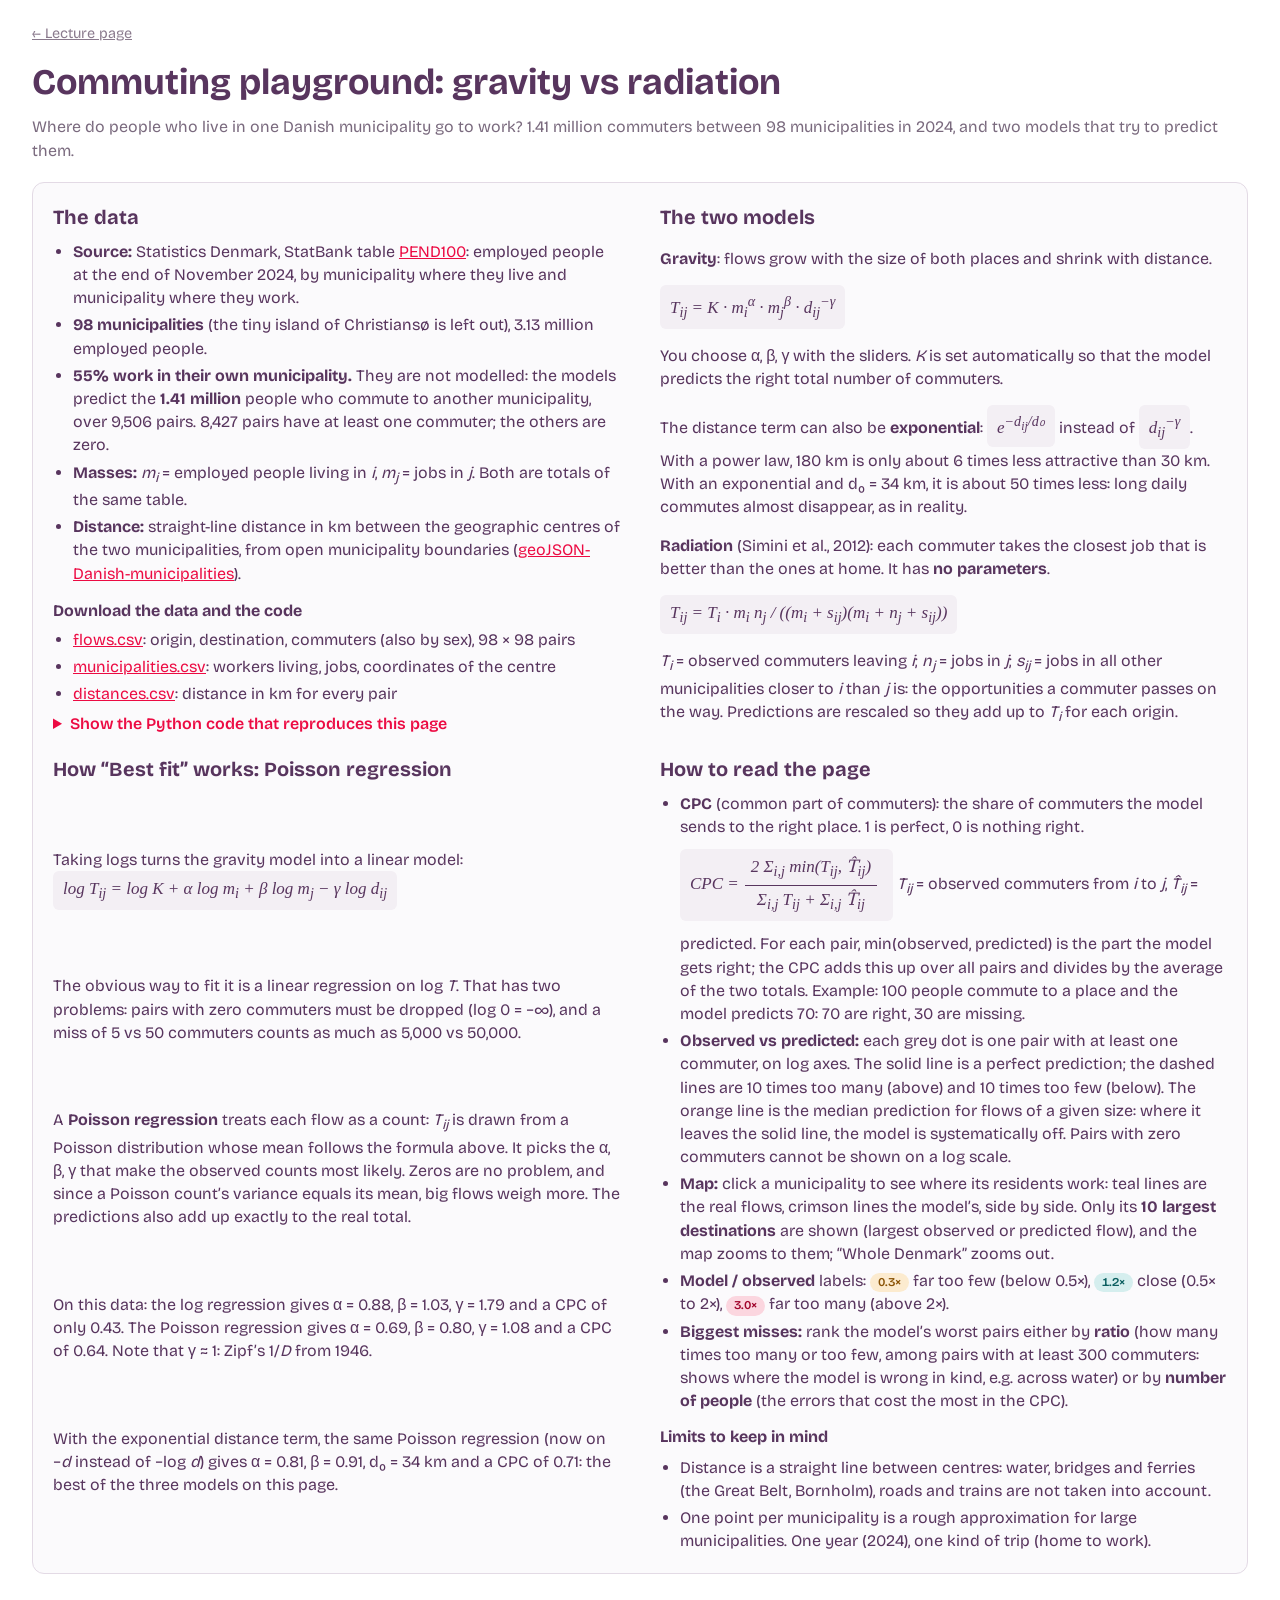
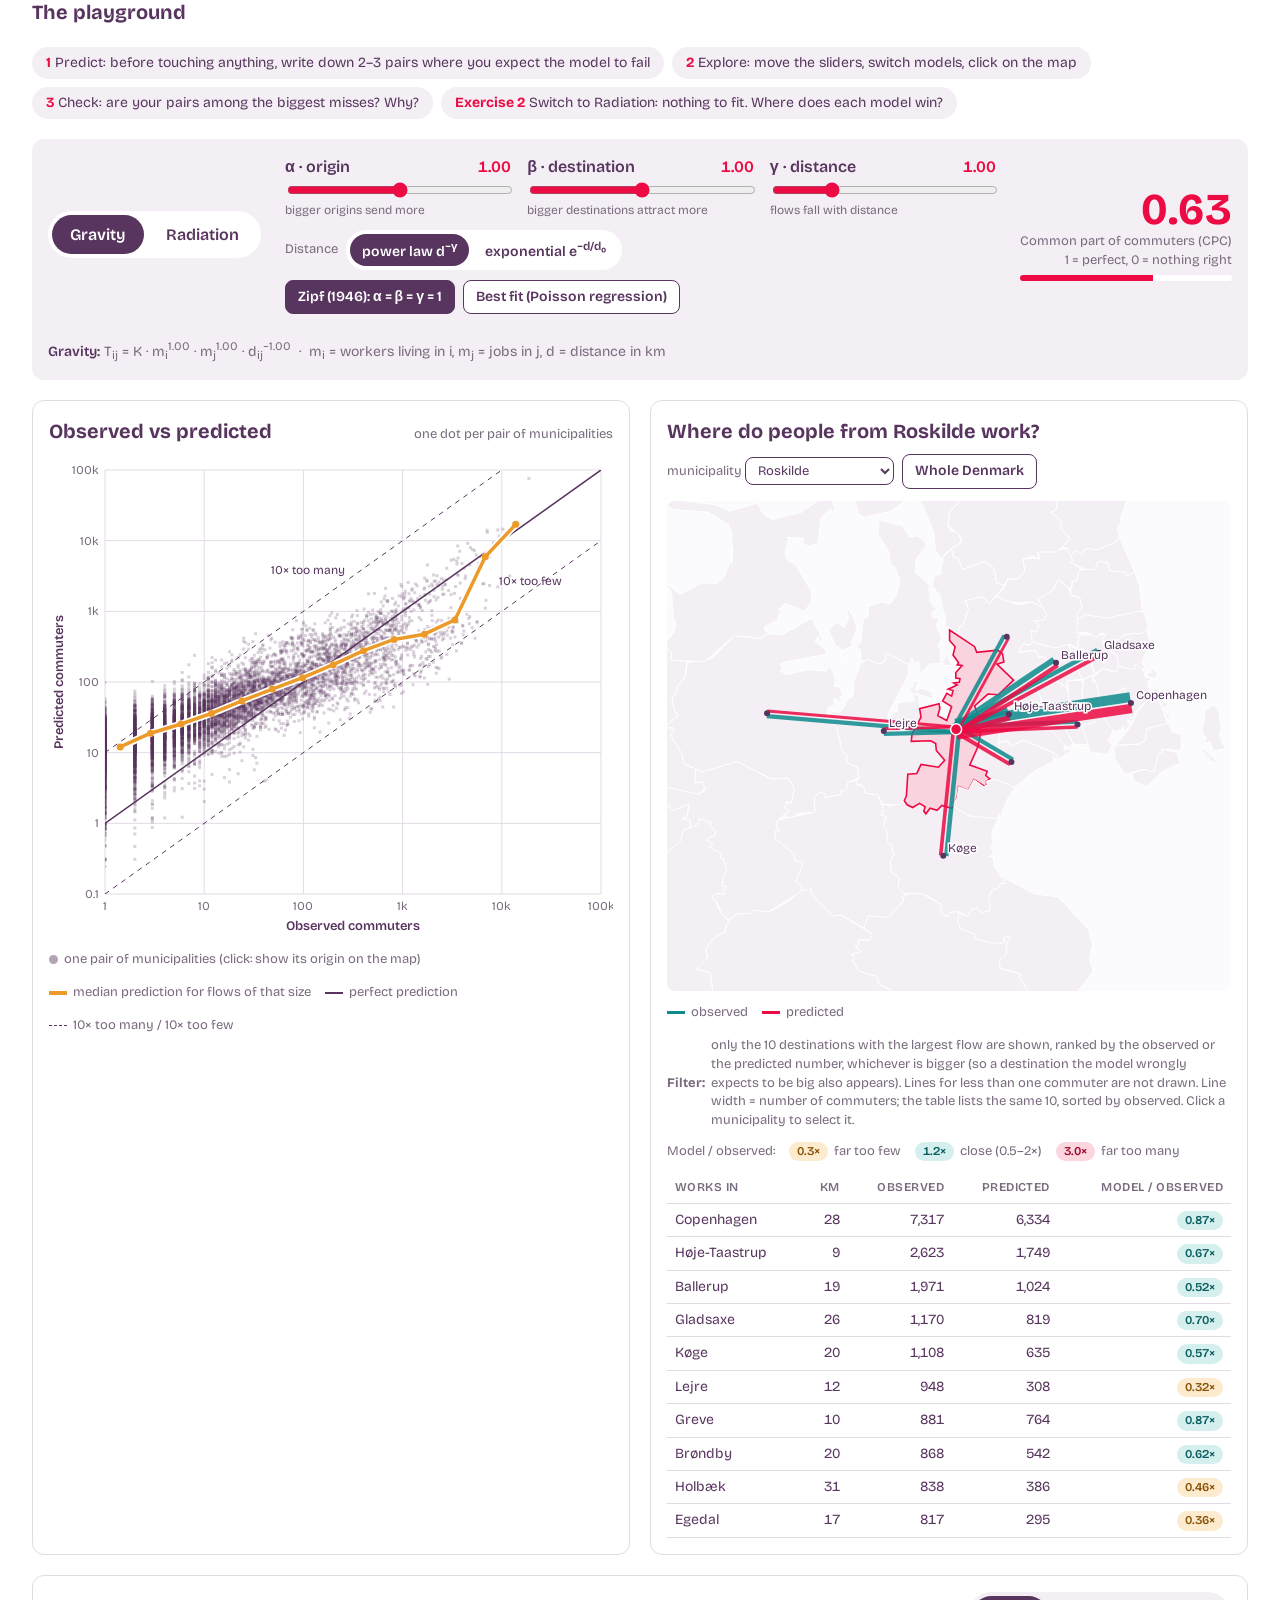
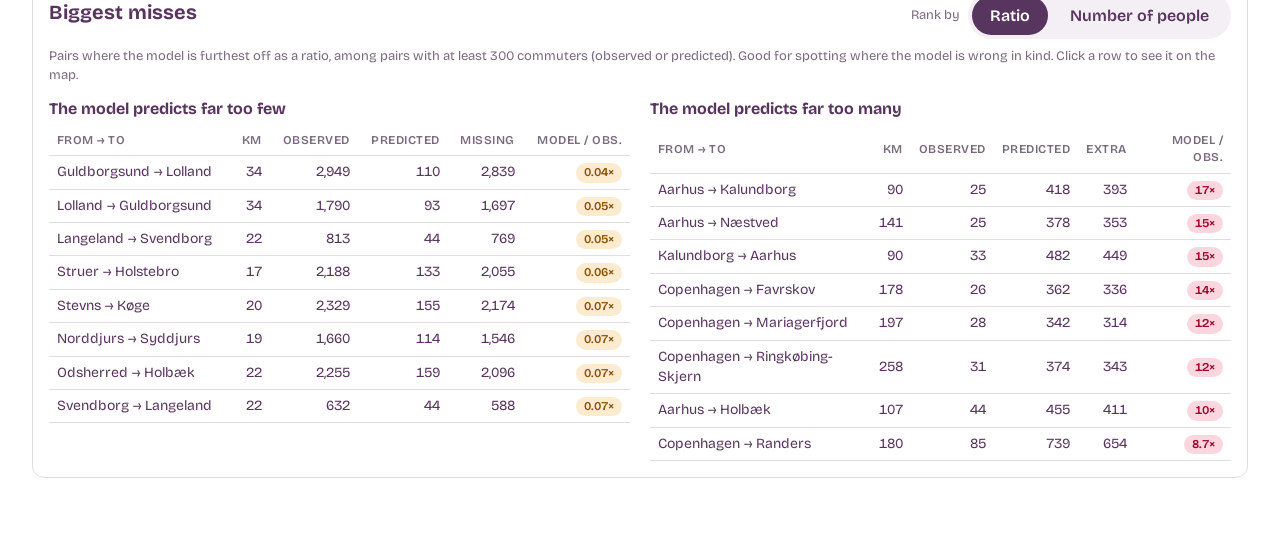
==== commit 6ed49170: "Updated slides, CPC formula on the lecture page and in the playground Co-Authored-By: Claude Opus 5." ====
--- a/playground/index.html
+++ b/playground/index.html
@@ -67,6 +67,10 @@
 .bar { height: 6px; background: #fff; border-radius: 3px; overflow: hidden; margin-top: 6px; }
 .bar i { display: block; height: 100%; background: var(--crimson); width: 0; transition: width .2s; }
 .formula { font-size: 14px; color: var(--muted); grid-column: 1 / -1; }
+.frac { display: inline-flex; flex-direction: column; vertical-align: middle; text-align: center; margin: 0 .35em; }
+.frac > span:first-child { border-bottom: 1.5px solid currentColor; padding: 0 .35em .15em; }
+.frac > span:last-child { padding: .15em .35em 0; }
+.eqblock { display: block; margin: .7rem 0; font-size: 1.15em; }
 .formula b { color: var(--ink); font-weight: 600; }
 
 .two { display: grid; grid-template-columns: minmax(0, 1fr) minmax(0, 1fr); gap: 20px; }
@@ -372,7 +376,9 @@
       <section>
         <h2>How to read the page</h2>
         <ul>
-          <li><b>CPC</b> (common part of commuters) = 2 · Σ min(observed, predicted) / (Σ observed + Σ predicted): the share of commuters the model sends to the right place. 1 is perfect, 0 is nothing right.</li>
+          <li><b>CPC</b> (common part of commuters): the share of commuters the model sends to the right place. 1 is perfect, 0 is nothing right.
+            <span class="eq eqblock">CPC =<span class="frac"><span>2 Σ<sub>i,j</sub> min(T<sub>ij</sub>, T̂<sub>ij</sub>)</span><span>Σ<sub>i,j</sub> T<sub>ij</sub> + Σ<sub>i,j</sub> T̂<sub>ij</sub></span></span></span>
+            <i>T<sub>ij</sub></i> = observed commuters from <i>i</i> to <i>j</i>, <i>T̂<sub>ij</sub></i> = predicted. For each pair, min(observed, predicted) is the part the model gets right; the CPC adds this up over all pairs and divides by the average of the two totals. Example: 100 people commute to a place and the model predicts 70: 70 are right, 30 are missing.</li>
           <li><b>Observed vs predicted:</b> each grey dot is one pair with at least one commuter, on log axes. The solid line is a perfect prediction; the dashed lines are 10 times too many (above) and 10 times too few (below). The orange line is the median prediction for flows of a given size: where it leaves the solid line, the model is systematically off. Pairs with zero commuters cannot be shown on a log scale.</li>
           <li><b>Map:</b> click a municipality to see where its residents work: teal lines are the real flows, crimson lines the model’s, side by side. Only its <b>10 largest destinations</b> are shown (largest observed or predicted flow), and the map zooms to them; “Whole Denmark” zooms out.</li>
           <li><b>Model / observed</b> labels: <span class="chip low">0.3×</span> far too few (below 0.5×), <span class="chip ok">1.2×</span> close (0.5× to 2×), <span class="chip high">3.0×</span> far too many (above 2×).</li>
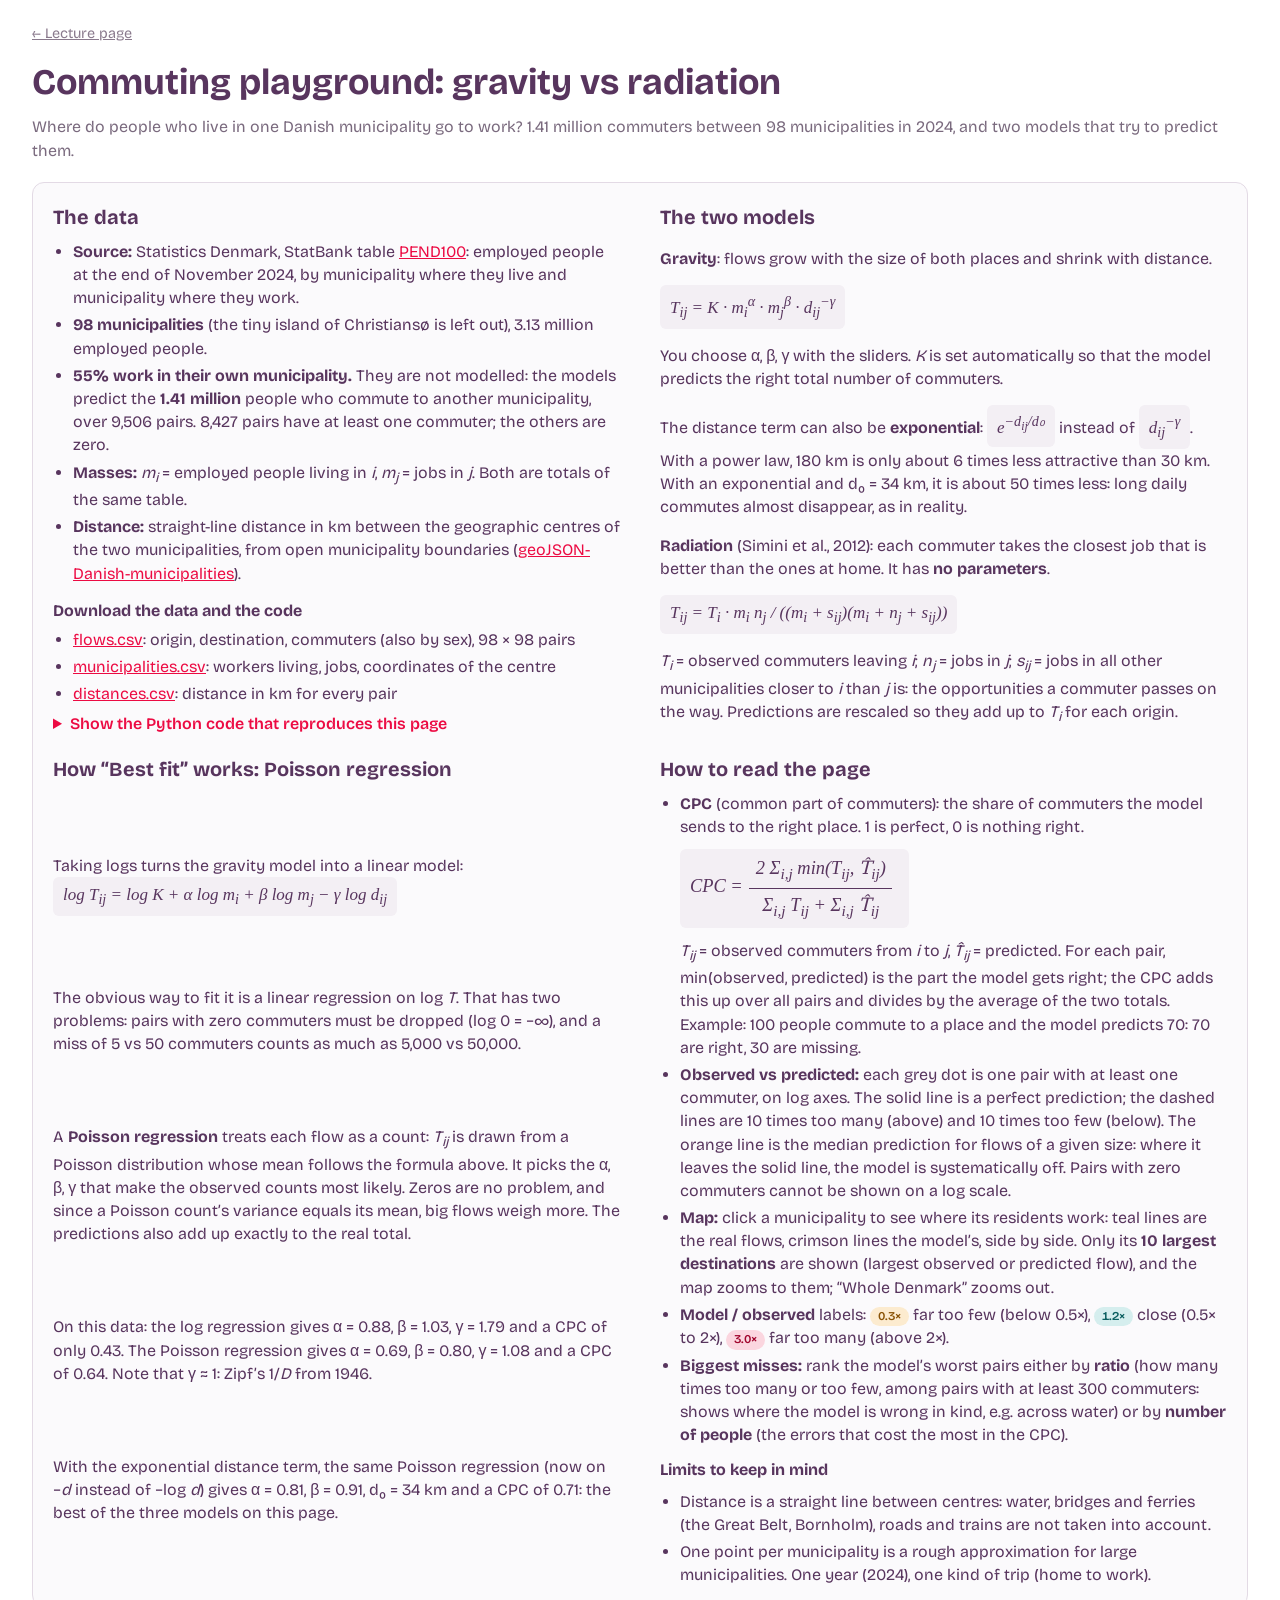
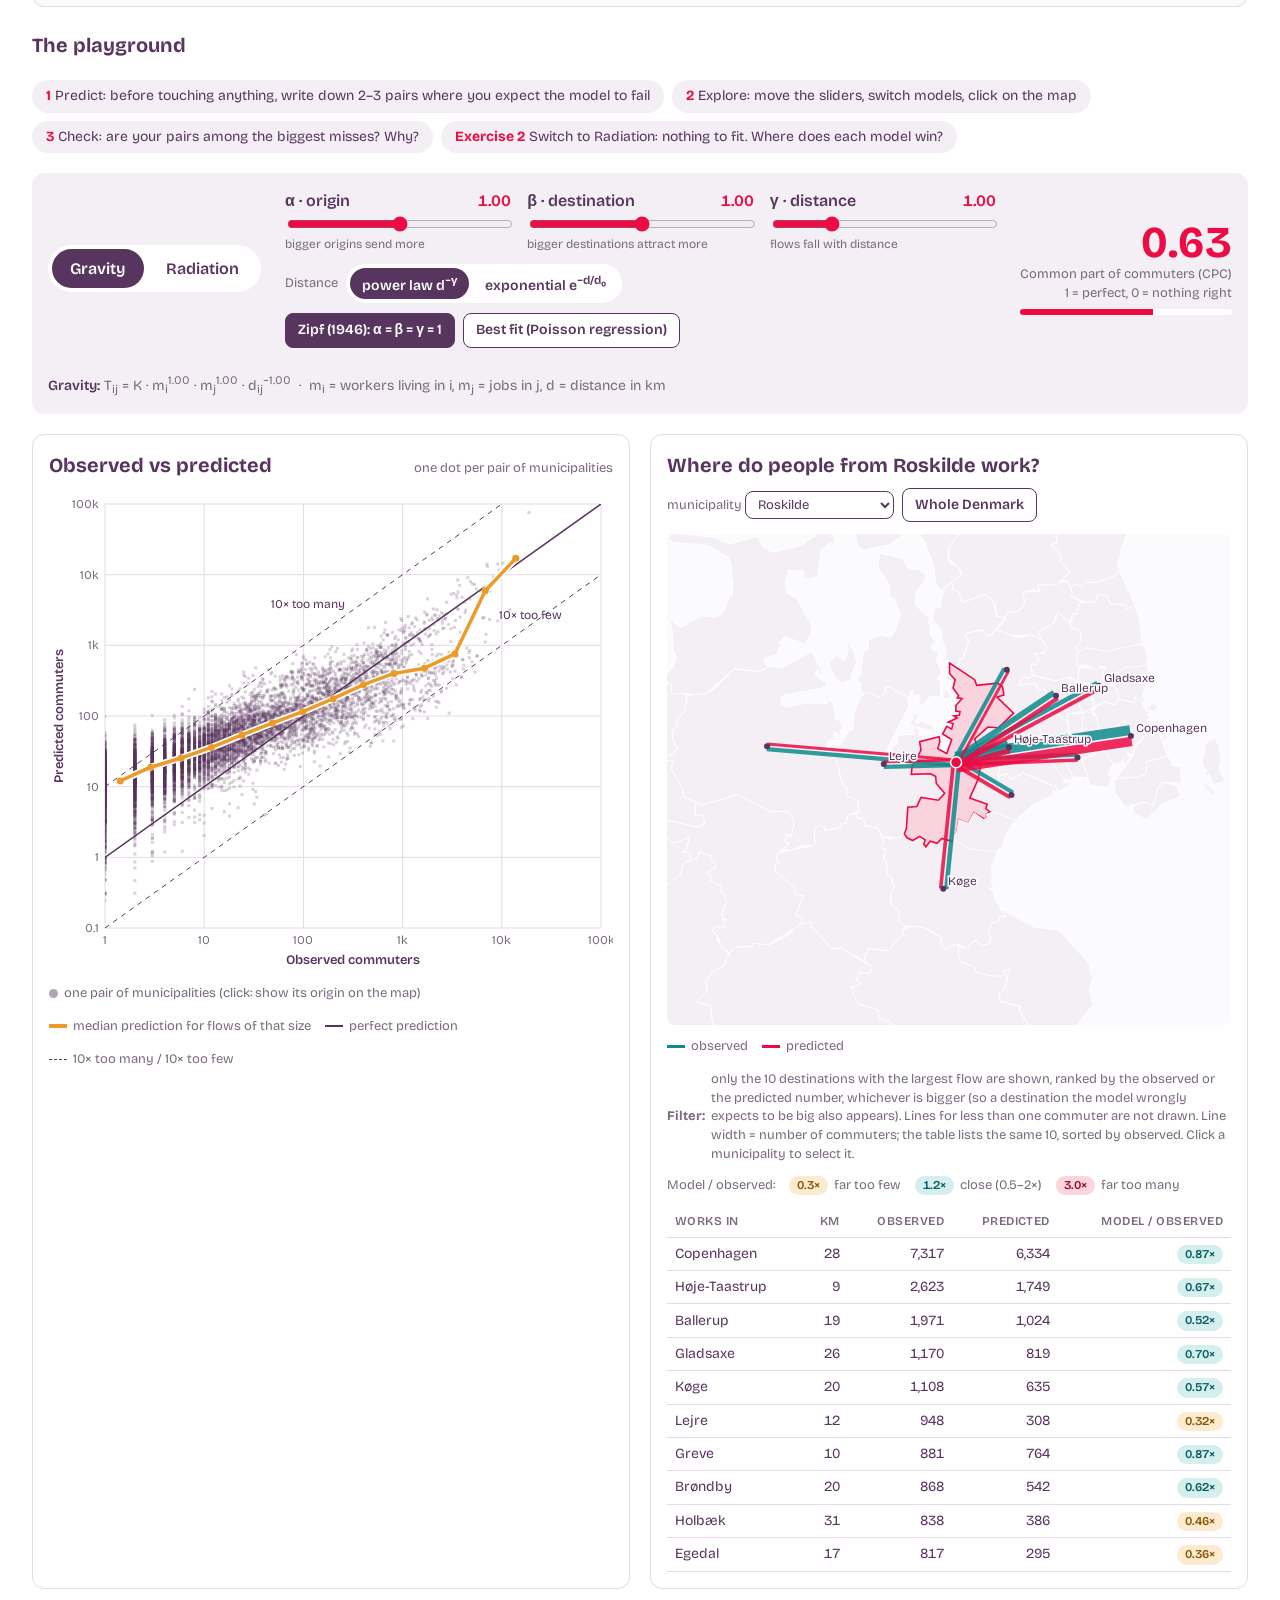
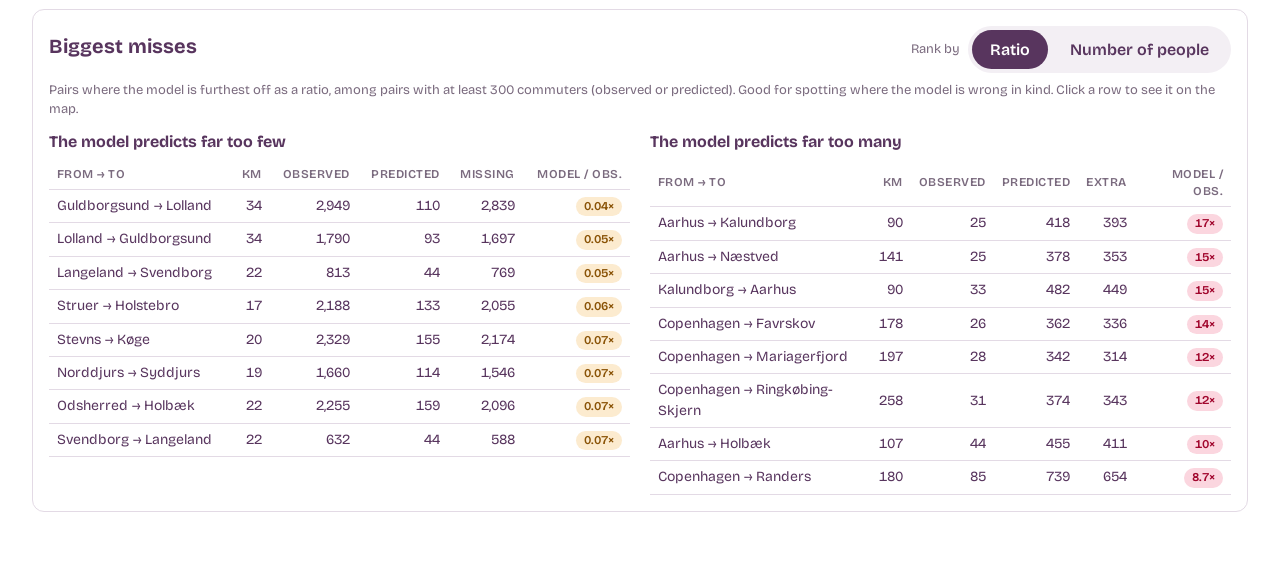
==== commit 903add72: "Playground: show the CPC formula on its own line Co-Authored-By: Claude Opus 5.5 <noreply@anthropic." ====
--- a/playground/index.html
+++ b/playground/index.html
@@ -70,7 +70,7 @@
 .frac { display: inline-flex; flex-direction: column; vertical-align: middle; text-align: center; margin: 0 .35em; }
 .frac > span:first-child { border-bottom: 1.5px solid currentColor; padding: 0 .35em .15em; }
 .frac > span:last-child { padding: .15em .35em 0; }
-.eqblock { display: block; margin: .7rem 0; font-size: 1.15em; }
+.eq.eqblock { display: table; margin: .7rem 0; font-size: 1.15em; }
 .formula b { color: var(--ink); font-weight: 600; }
 
 .two { display: grid; grid-template-columns: minmax(0, 1fr) minmax(0, 1fr); gap: 20px; }
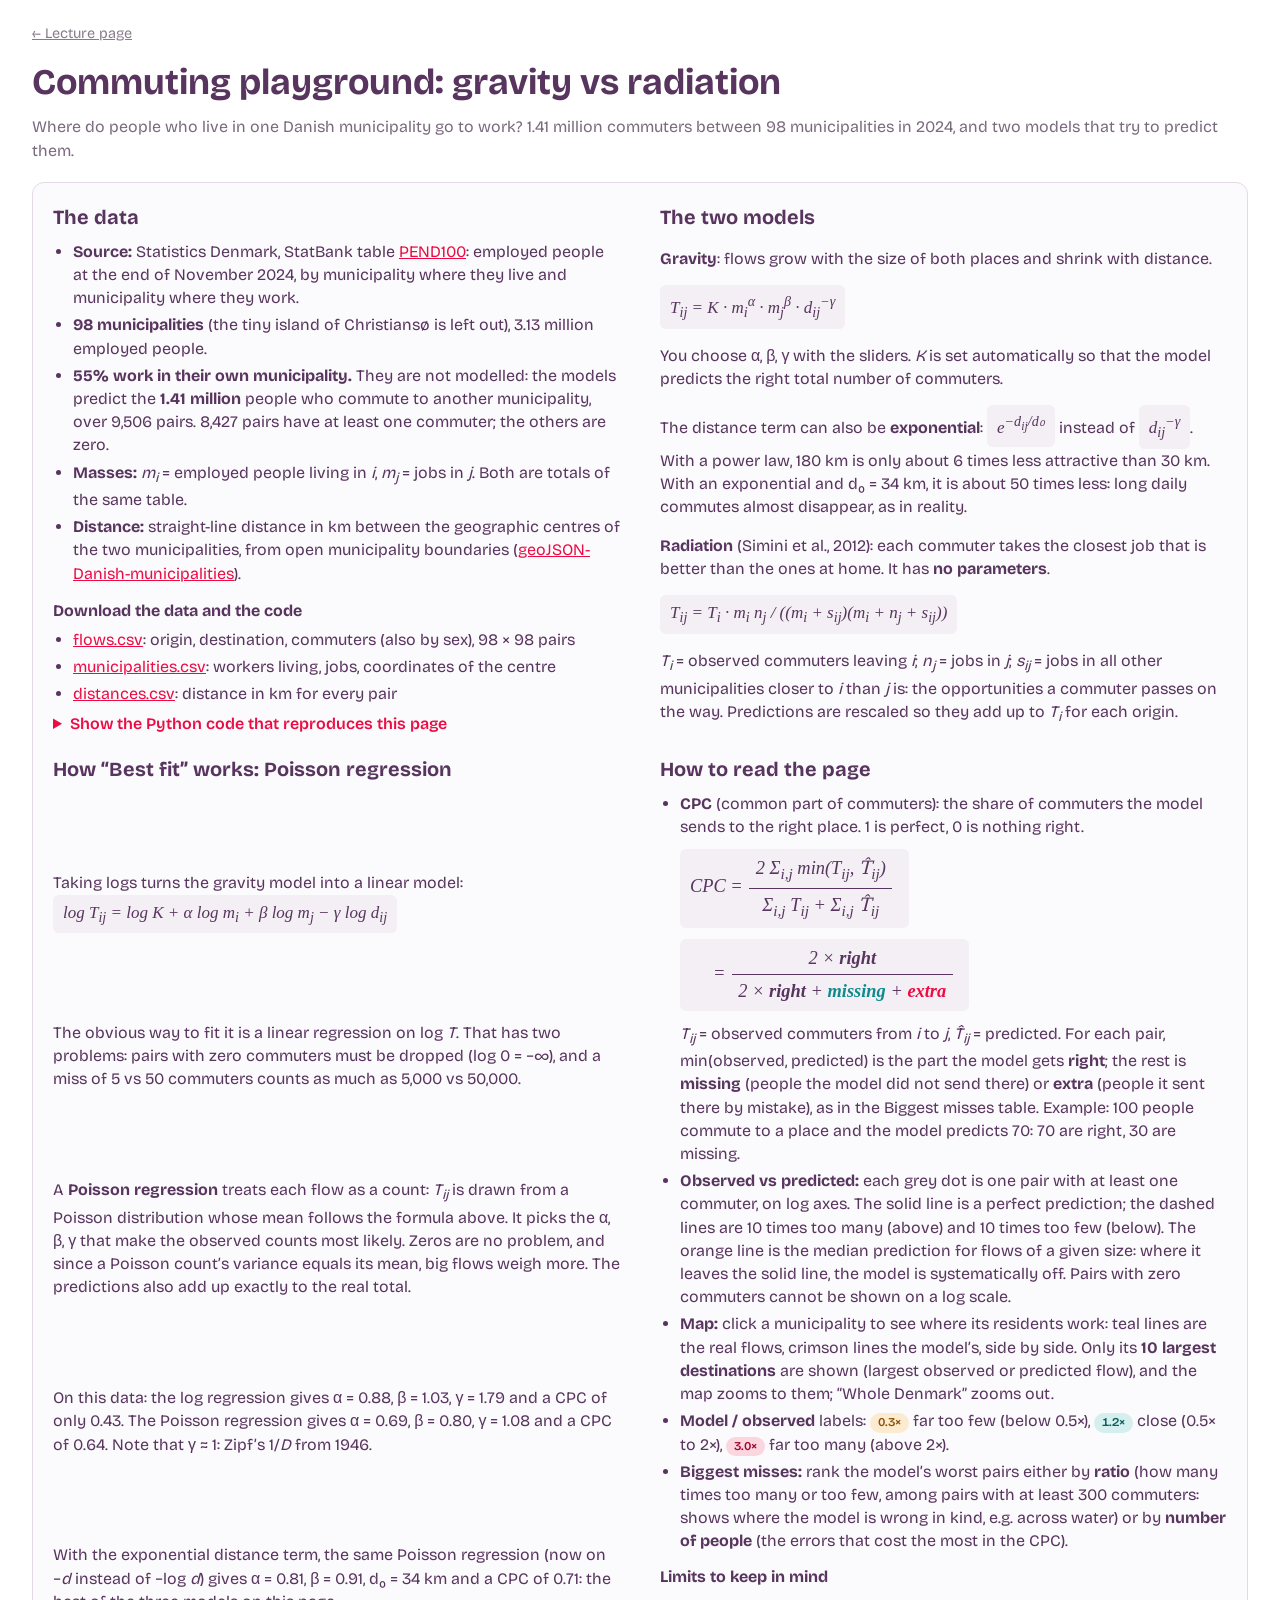
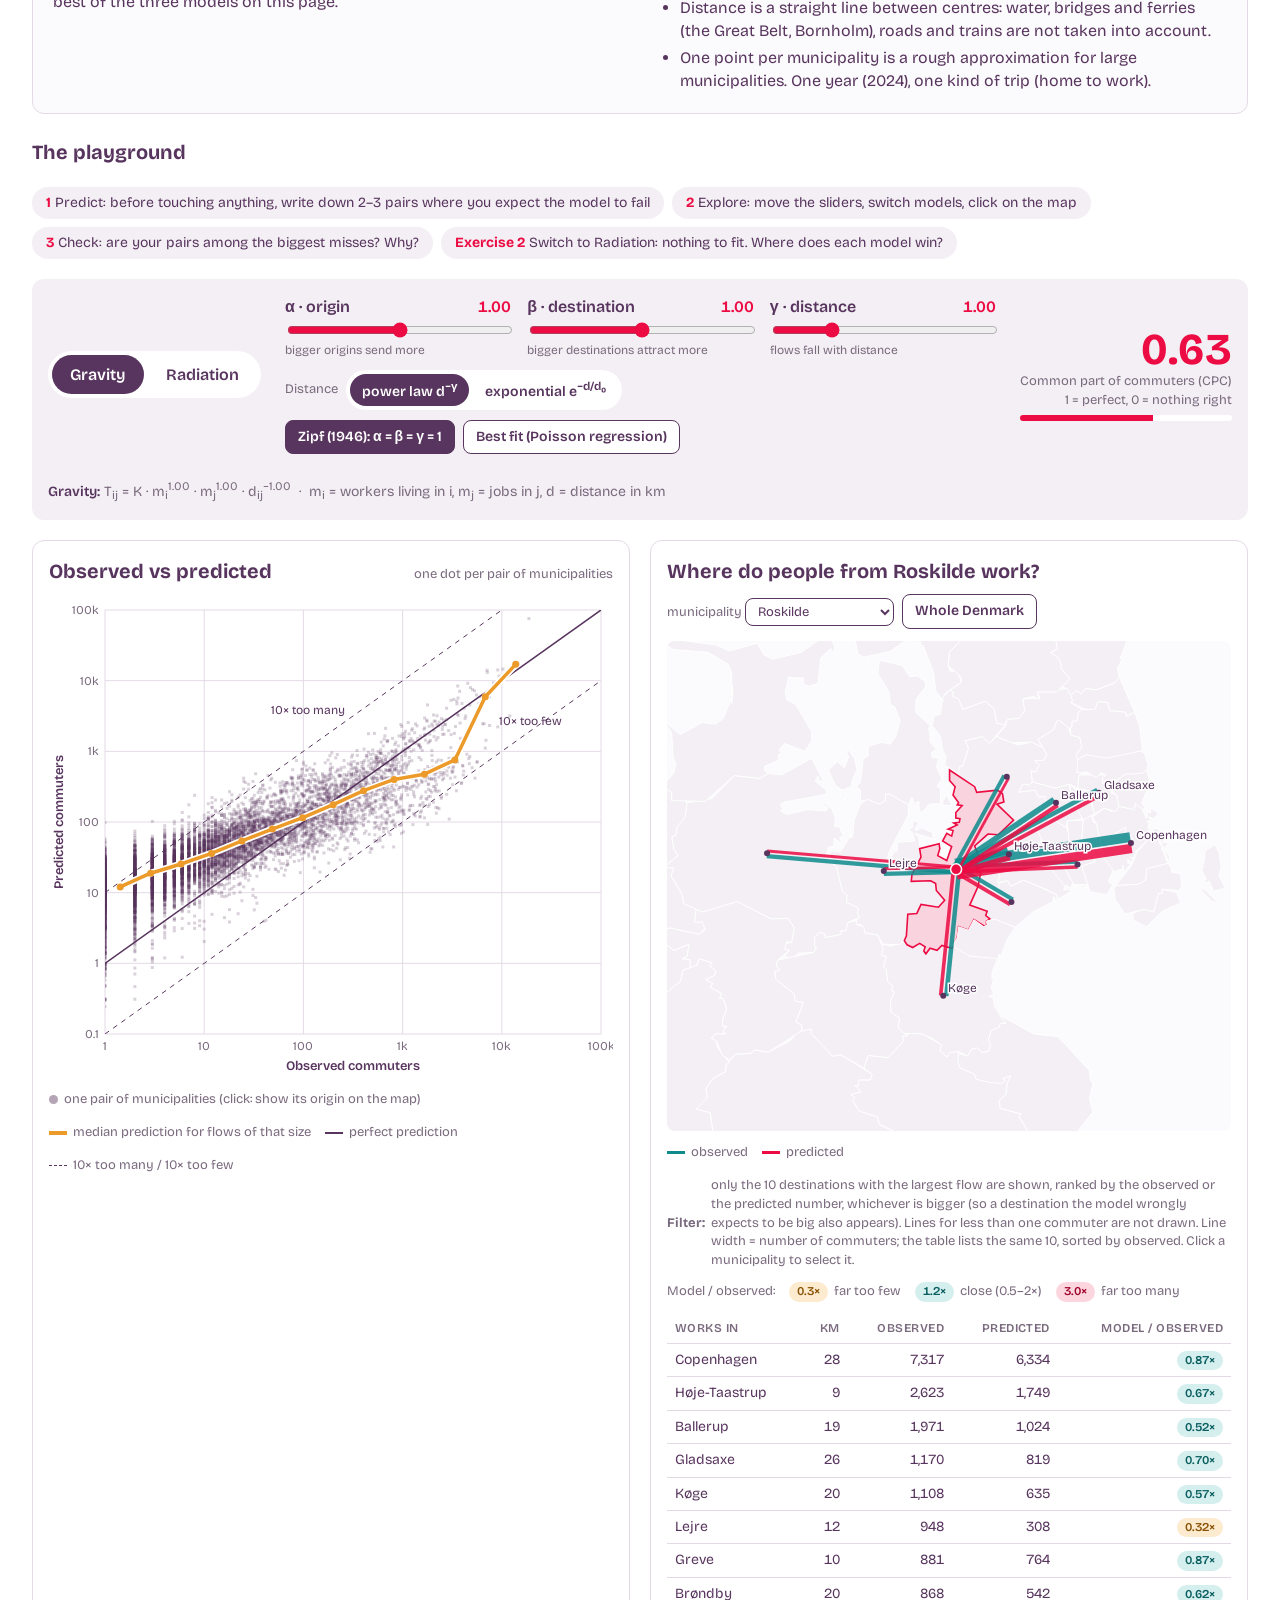
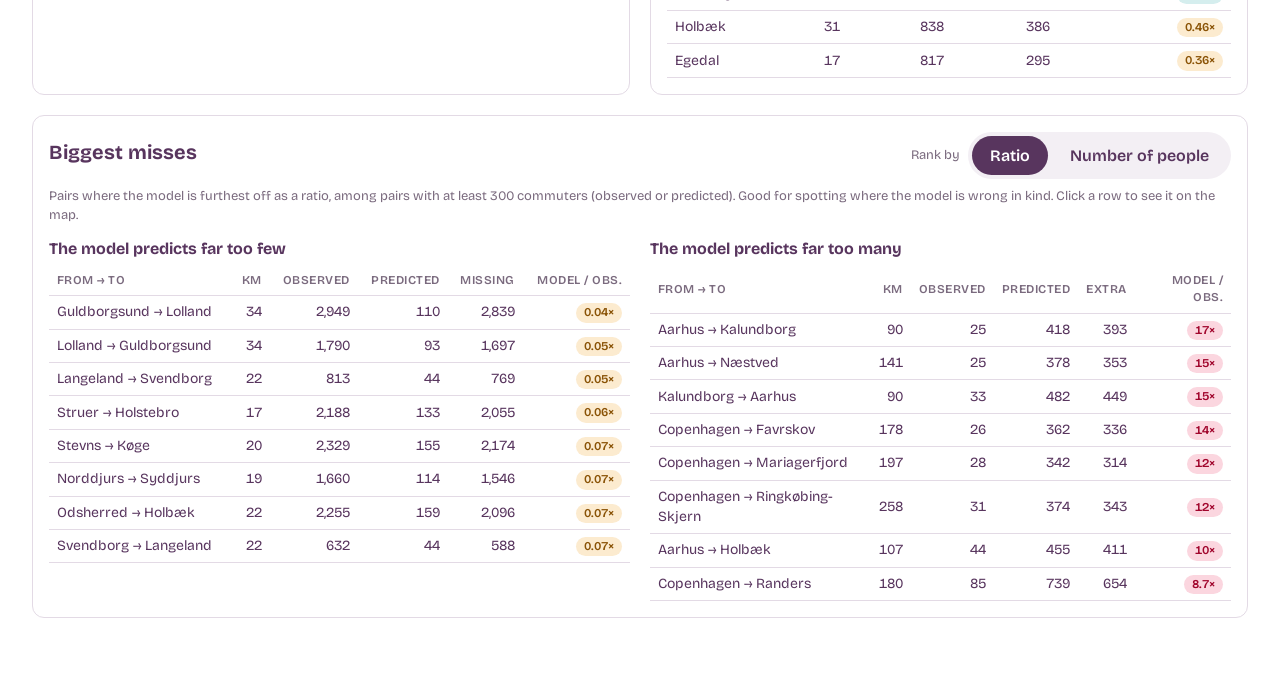
==== commit 7b2322d8: "CPC formula with right / missing / extra in colour Co-Authored-By: Claude Opus 5.5 <noreply@anthropi" ====
--- a/playground/index.html
+++ b/playground/index.html
@@ -378,7 +378,8 @@
         <ul>
           <li><b>CPC</b> (common part of commuters): the share of commuters the model sends to the right place. 1 is perfect, 0 is nothing right.
             <span class="eq eqblock">CPC =<span class="frac"><span>2 Σ<sub>i,j</sub> min(T<sub>ij</sub>, T̂<sub>ij</sub>)</span><span>Σ<sub>i,j</sub> T<sub>ij</sub> + Σ<sub>i,j</sub> T̂<sub>ij</sub></span></span></span>
-            <i>T<sub>ij</sub></i> = observed commuters from <i>i</i> to <i>j</i>, <i>T̂<sub>ij</sub></i> = predicted. For each pair, min(observed, predicted) is the part the model gets right; the CPC adds this up over all pairs and divides by the average of the two totals. Example: 100 people commute to a place and the model predicts 70: 70 are right, 30 are missing.</li>
+            <span class="eq eqblock">&nbsp;&nbsp;&nbsp;&nbsp;&nbsp;=<span class="frac"><span>2 × <b style="color:#58355E">right</b></span><span>2 × <b style="color:#58355E">right</b> + <b style="color:#0F8B8D">missing</b> + <b style="color:#EC0B43">extra</b></span></span></span>
+            <i>T<sub>ij</sub></i> = observed commuters from <i>i</i> to <i>j</i>, <i>T̂<sub>ij</sub></i> = predicted. For each pair, min(observed, predicted) is the part the model gets <b>right</b>; the rest is <b>missing</b> (people the model did not send there) or <b>extra</b> (people it sent there by mistake), as in the Biggest misses table. Example: 100 people commute to a place and the model predicts 70: 70 are right, 30 are missing.</li>
           <li><b>Observed vs predicted:</b> each grey dot is one pair with at least one commuter, on log axes. The solid line is a perfect prediction; the dashed lines are 10 times too many (above) and 10 times too few (below). The orange line is the median prediction for flows of a given size: where it leaves the solid line, the model is systematically off. Pairs with zero commuters cannot be shown on a log scale.</li>
           <li><b>Map:</b> click a municipality to see where its residents work: teal lines are the real flows, crimson lines the model’s, side by side. Only its <b>10 largest destinations</b> are shown (largest observed or predicted flow), and the map zooms to them; “Whole Denmark” zooms out.</li>
           <li><b>Model / observed</b> labels: <span class="chip low">0.3×</span> far too few (below 0.5×), <span class="chip ok">1.2×</span> close (0.5× to 2×), <span class="chip high">3.0×</span> far too many (above 2×).</li>
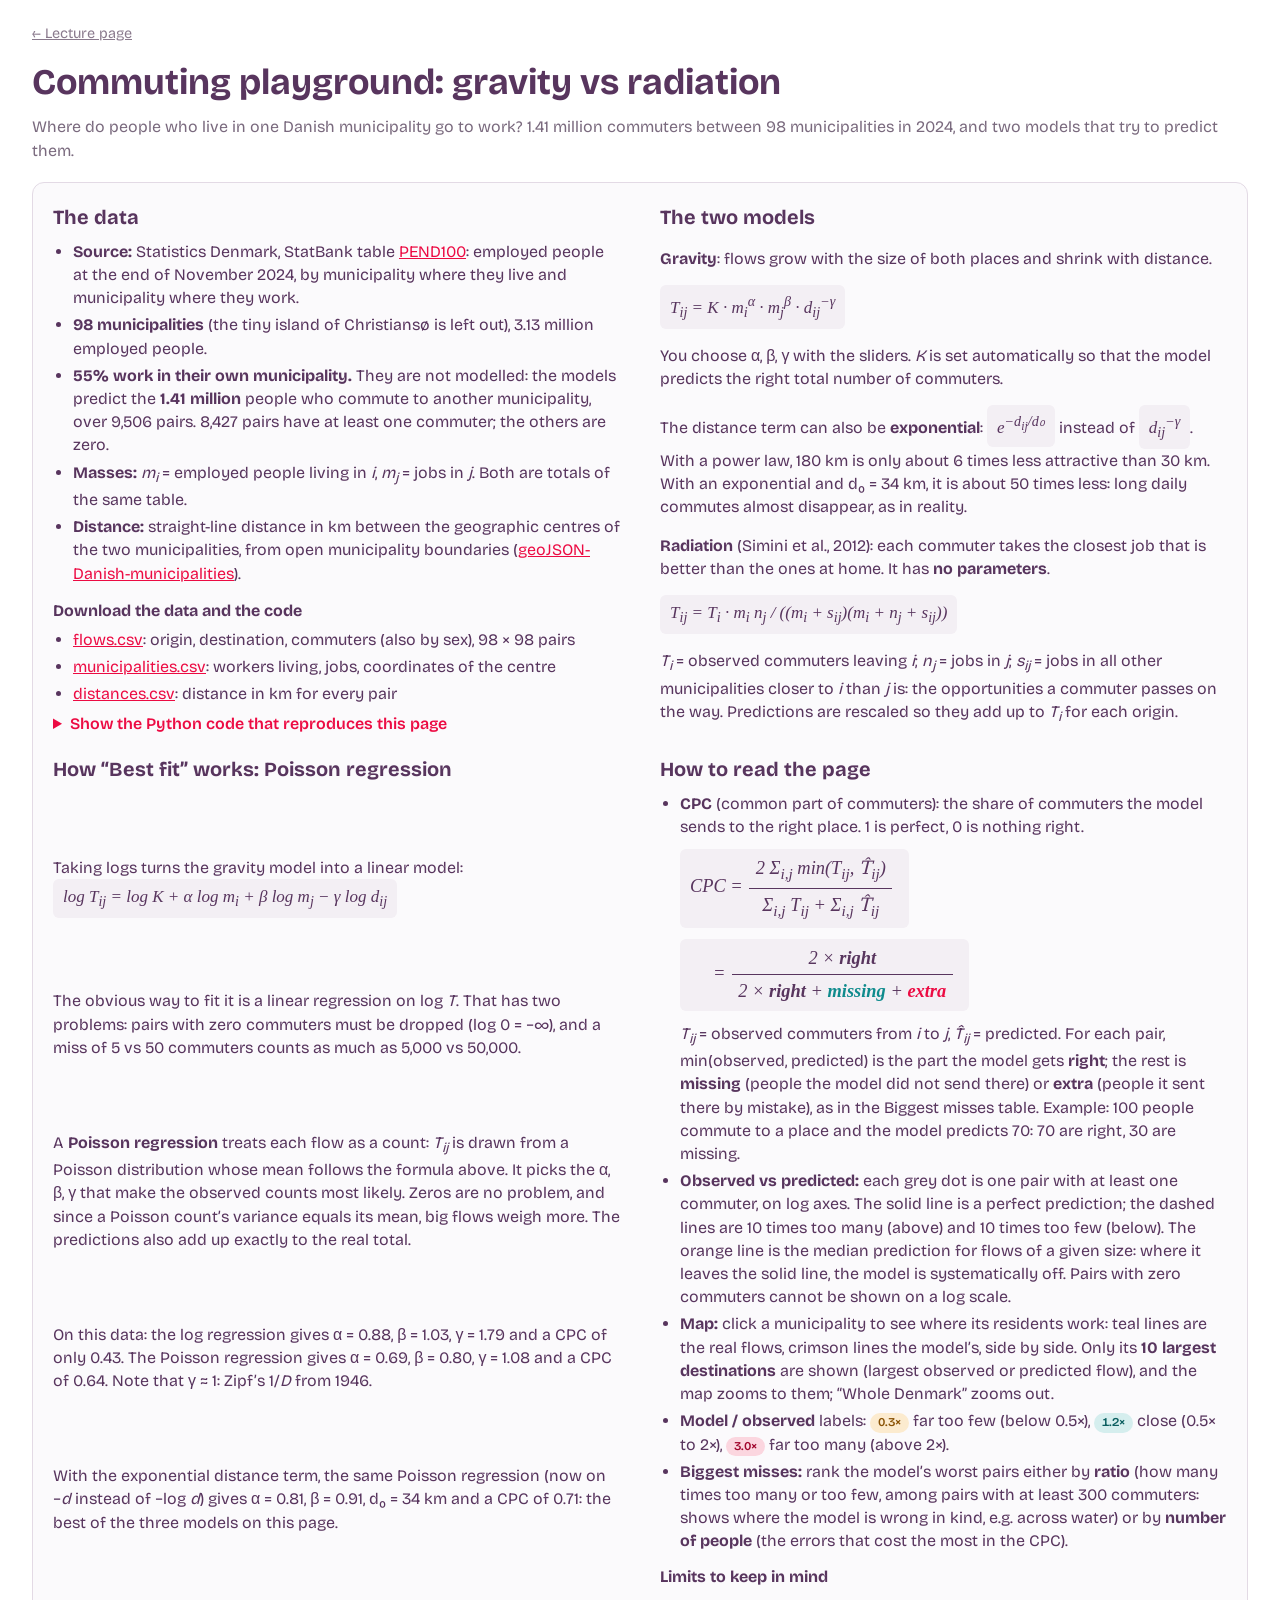
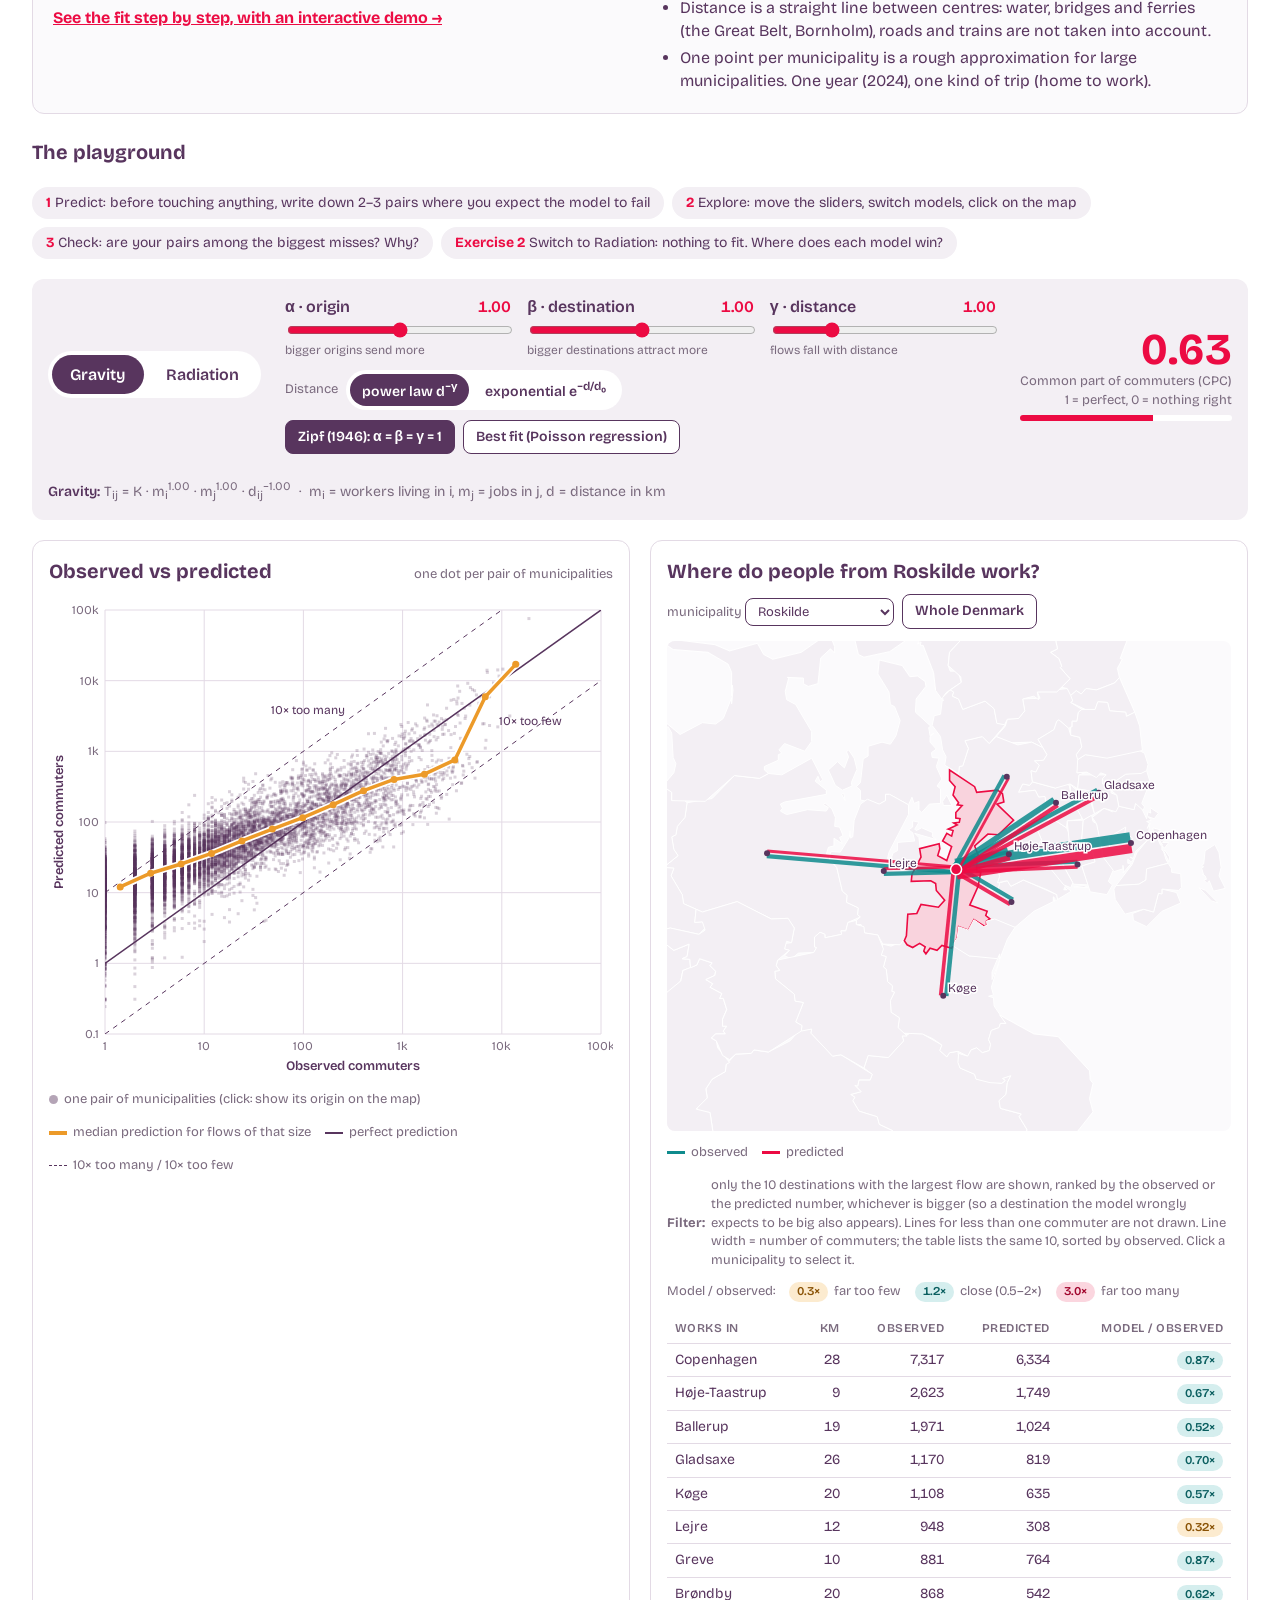
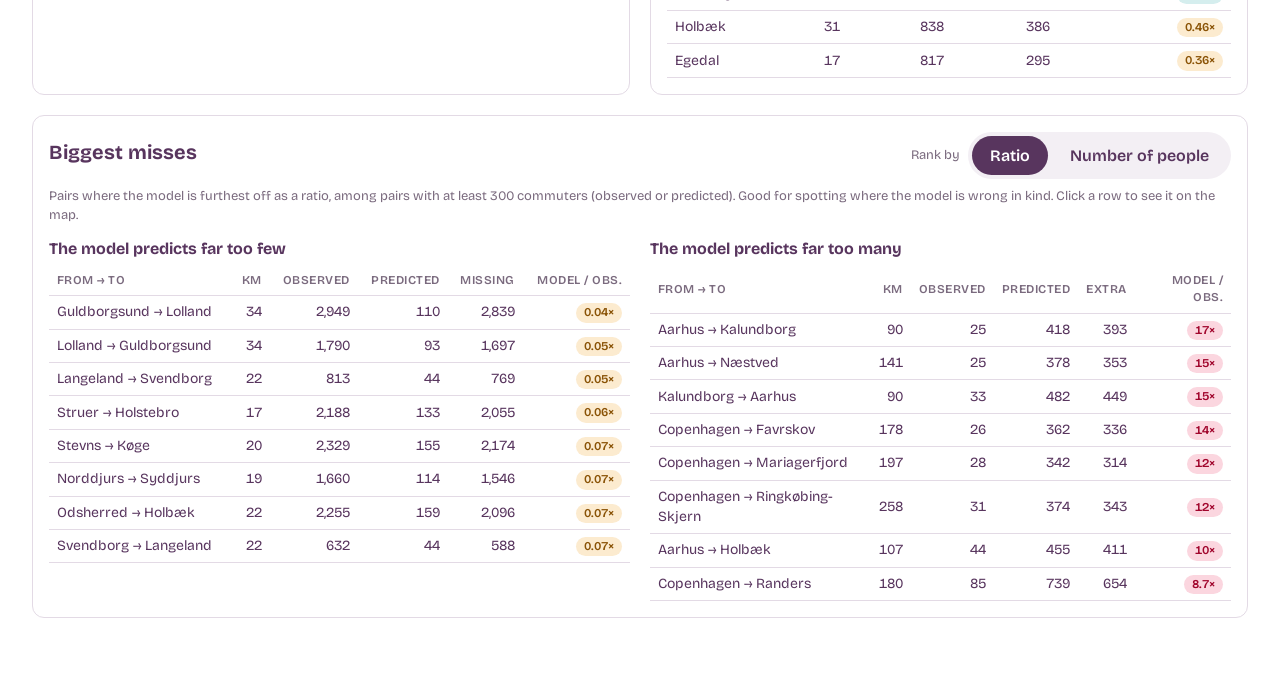
==== commit d467a560: "DIS Copenhagen, new page: how the best fit works (interactive) Co-Authored-By: Claude Opus 5.5 <nore" ====
--- a/playground/index.html
+++ b/playground/index.html
@@ -342,8 +342,8 @@
     return too_few, too_many
 
 too_few, too_many = misses(df, &#x27;gravity&#x27;)
-print(&#x27;Gravity predicts far too few:&#x27;); display(too_few)
-print(&#x27;Gravity predicts far too many:&#x27;); display(too_many)
+print(&#x27;Gravity predicts far too few:&#x27;); print(too_few.to_string(index=False))
+print(&#x27;\nGravity predicts far too many:&#x27;); print(too_many.to_string(index=False))
 
 # %% [markdown]
 # ## Your turn
@@ -372,6 +372,7 @@
         <p>A <b>Poisson regression</b> treats each flow as a count: <i>T<sub>ij</sub></i> is drawn from a Poisson distribution whose mean follows the formula above. It picks the α, β, γ that make the observed counts most likely. Zeros are no problem, and since a Poisson count’s variance equals its mean, big flows weigh more. The predictions also add up exactly to the real total.</p>
         <p>On this data: the log regression gives α = 0.88, β = 1.03, γ = 1.79 and a CPC of only 0.43. The Poisson regression gives α = 0.69, β = 0.80, γ = 1.08 and a CPC of 0.64. Note that γ ≈ 1: Zipf’s 1/<i>D</i> from 1946.</p>
         <p>With the exponential distance term, the same Poisson regression (now on −<i>d</i> instead of −log <i>d</i>) gives α = 0.81, β = 0.91, d₀ = 34 km and a CPC of 0.71: the best of the three models on this page.</p>
+        <p><b><a href="../poisson/">See the fit step by step, with an interactive demo →</a></b></p>
       </section>
       <section>
         <h2>How to read the page</h2>
